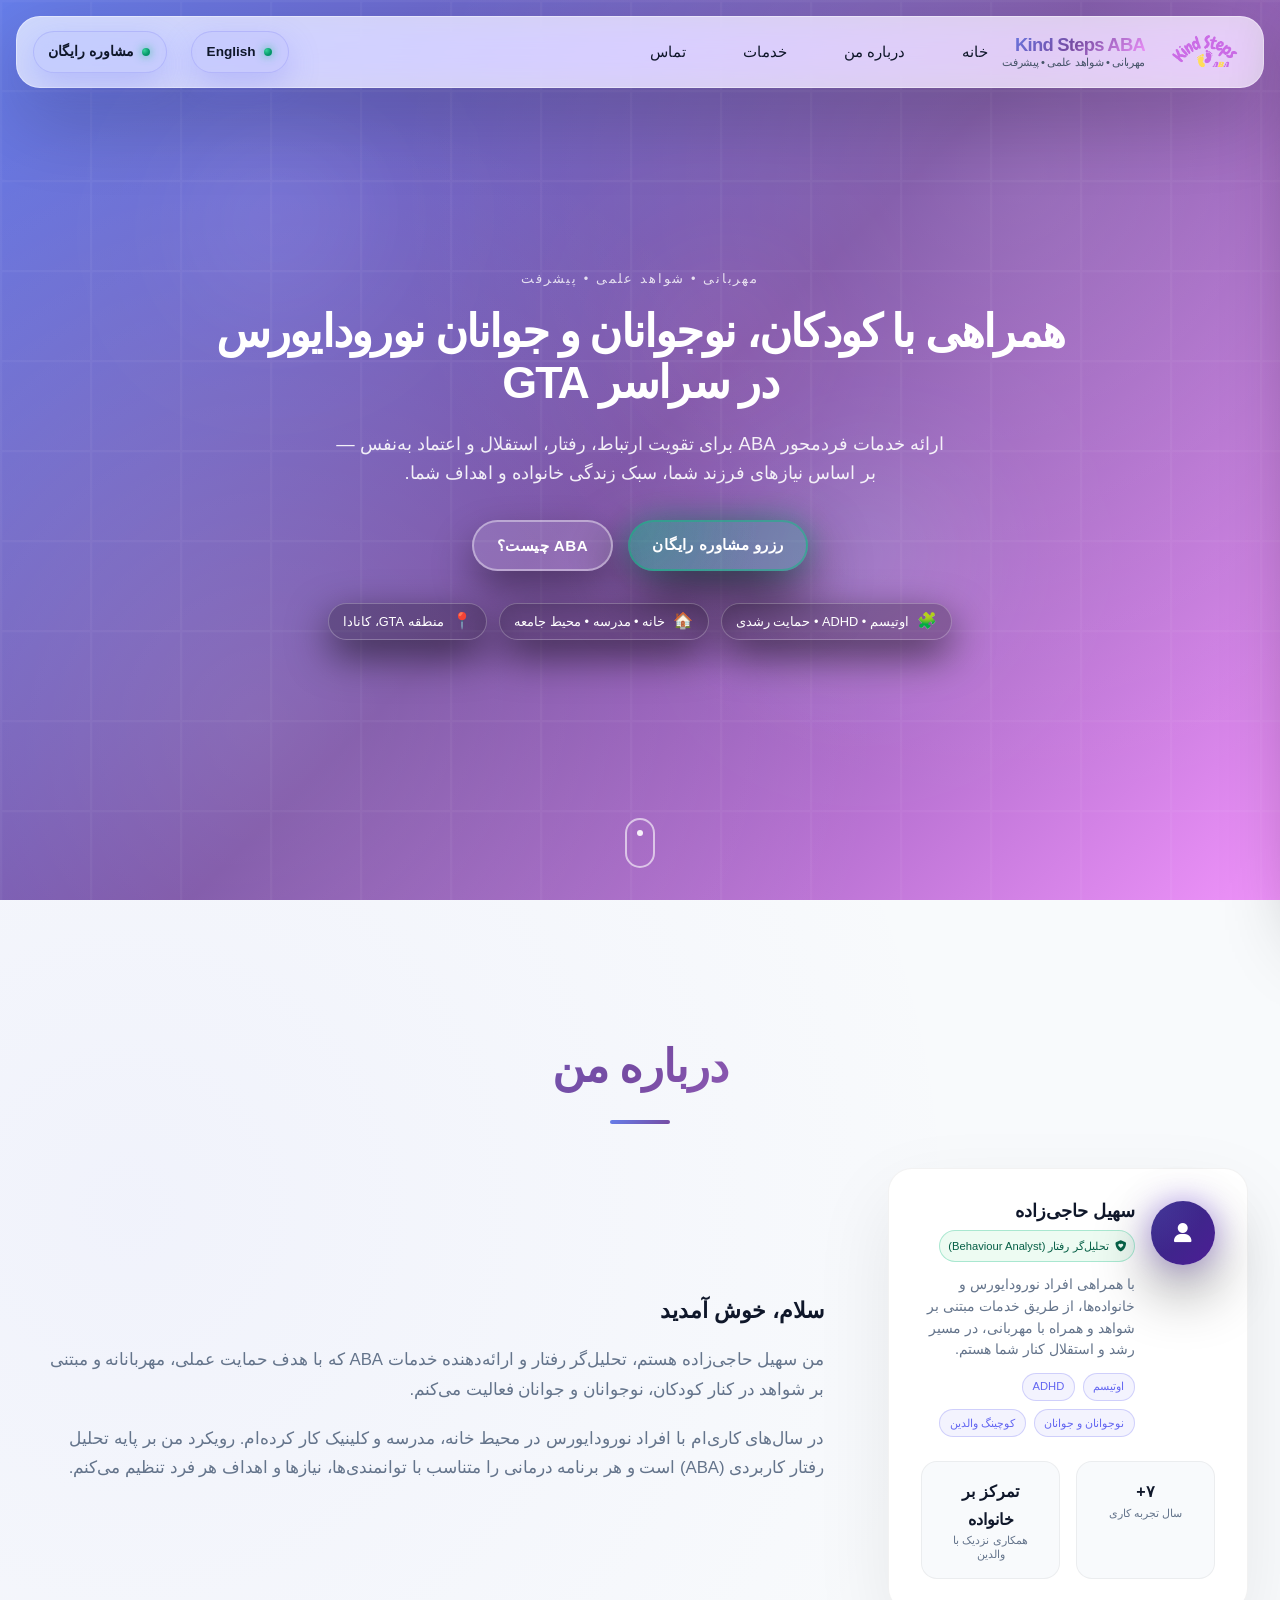
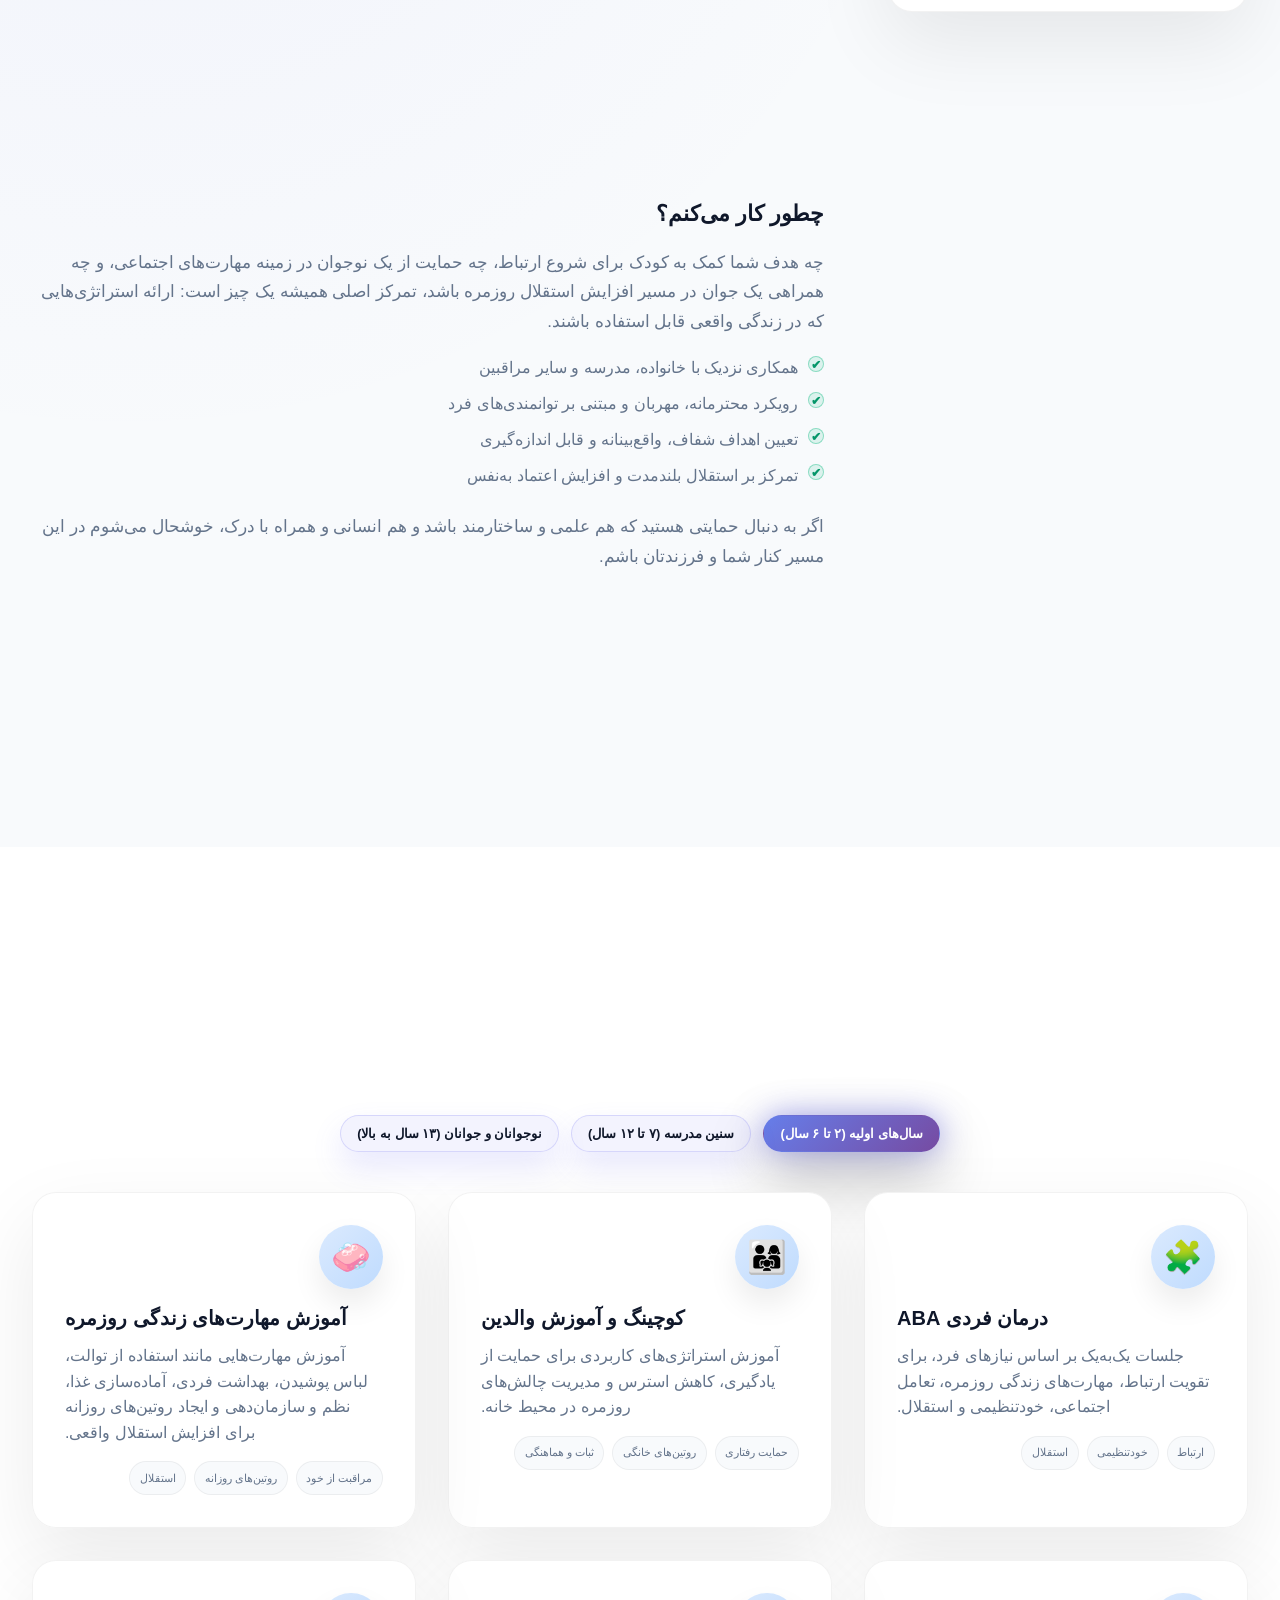
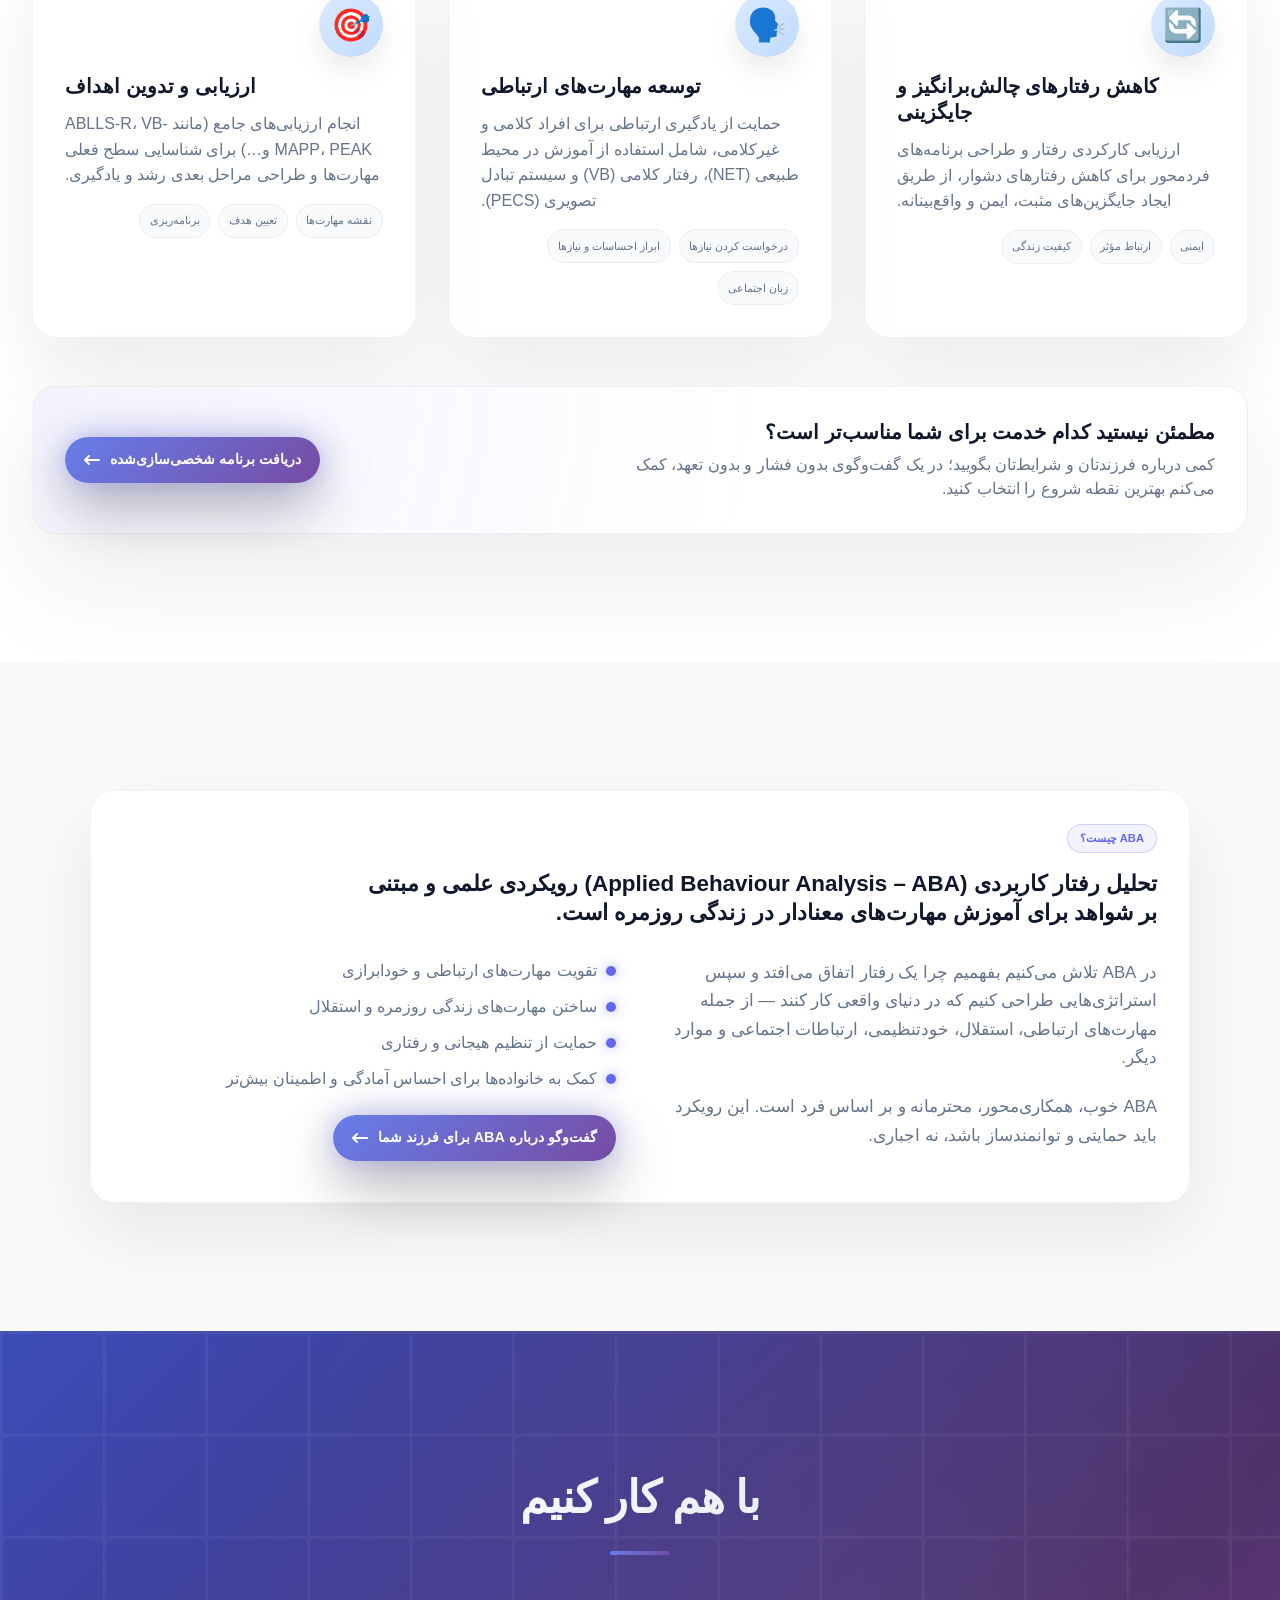
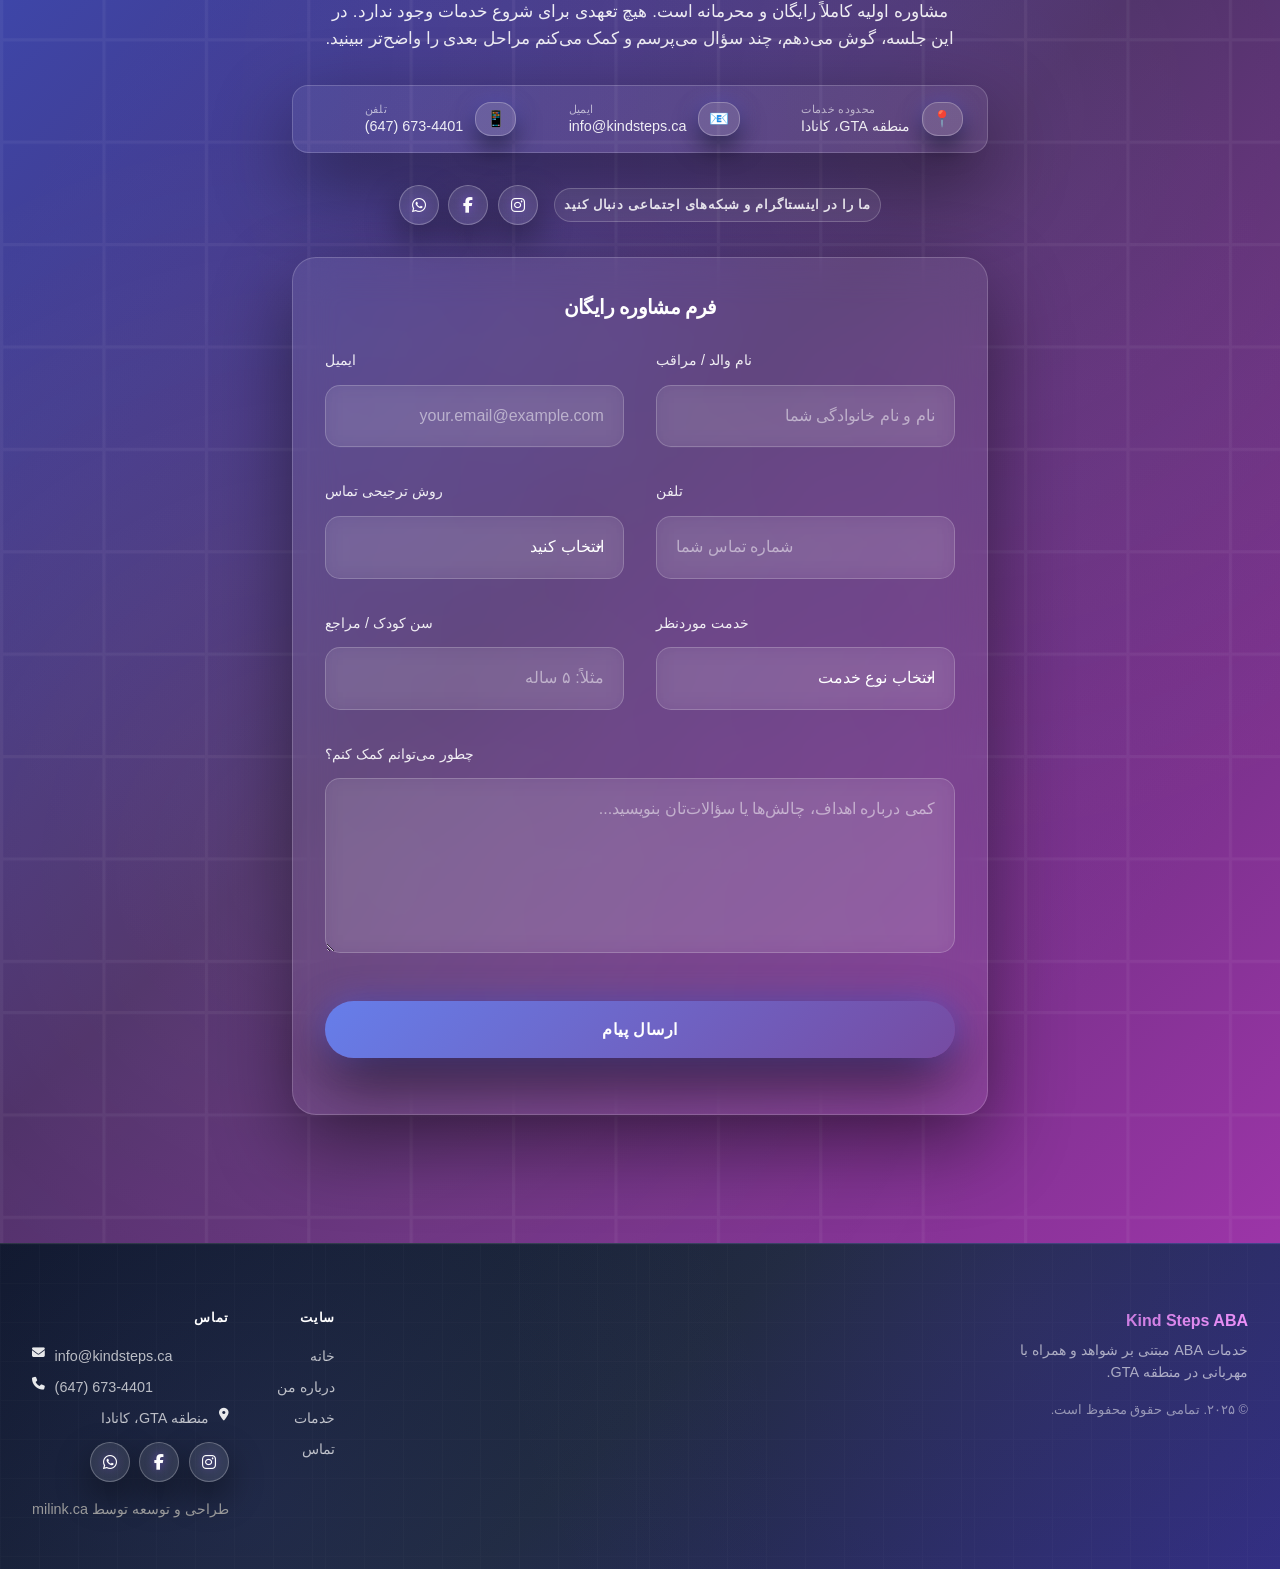
==== index-fa.html @ 999d2f97 "Updated" ====
<!DOCTYPE html>
<html lang="fa" dir="rtl">
  <head>
    <meta charset="UTF-8" />
    <meta
      name="viewport"
      content="width=device-width, initial-scale=1.0, maximum-scale=1.0, viewport-fit=cover"
    />
    <title>کایند استپس ABA | خدمات ABA در تورنتو و منطقه GTA</title>

    <!-- Favicon (tab icon) -->
    <link rel="icon" type="image/png" href="images/logo.png" sizes="32x32" />
    <link rel="apple-touch-icon" href="images/logo.png" />

    <!-- Icons -->
    <link
      rel="stylesheet"
      href="https://cdnjs.cloudflare.com/ajax/libs/font-awesome/6.5.0/css/all.min.css"
    />

    <!-- Styles -->
    <link rel="stylesheet" href="templatemo-personal-style.css" />
  </head>

  <body>
    <!-- ===========================
         HEADER / NAV
    ============================ -->
    <header class="nav-wrapper">
      <nav class="navbar" id="navbar">
        <!-- left cluster -->
        <div class="nav-left">
          <a href="#home" class="brand">
            <img
              src="images/logo.png"
              alt="لوگوی Kind Steps ABA"
              class="brand-logo"
            />
            <div class="brand-info">
              <div class="brand-text">Kind Steps ABA</div>
              <div class="brand-tagline">مهربانی • شواهد علمی • پیشرفت</div>
            </div>
          </a>

          <!-- desktop links -->
          <ul class="nav-links">
            <li>
              <a href="#home"><span class="label">خانه</span></a>
            </li>
            <li>
              <a href="#about"><span class="label">درباره من</span></a>
            </li>
            <li>
              <a href="#services"><span class="label">خدمات</span></a>
            </li>
            <li>
              <a href="#contact"><span class="label">تماس</span></a>
            </li>
          </ul>
        </div>

        <!-- right cluster (desktop CTA) -->
        <div class="nav-cta">
          <a
            href="index.html"
            class="cta-pill"
            style="margin-inline-end: 0.5rem"
          >
            <span class="dot"></span>
            <span>English</span>
          </a>
          <a href="#contact" class="cta-pill">
            <span class="dot"></span>
            <span>مشاوره رایگان</span>
          </a>
        </div>

        <!-- mobile side (burger button ONLY for mobile screens) -->
        <div class="nav-mobile-side">
          <button
            class="mobile-toggle bubble-menu-btn"
            id="mobileMenuToggle"
            aria-label="باز کردن منو"
            aria-expanded="false"
          >
            <span class="bubble-line"></span>
            <span class="bubble-line"></span>
            <span class="bubble-line"></span>
          </button>
        </div>

        <!-- scroll progress bar -->
        <div class="scroll-progress" id="scrollProgress"></div>
      </nav>

      <!-- overlay background behind drawer -->
      <div class="overlay-blur" id="overlayBlur"></div>

      <!-- ===========================
           MOBILE OVERLAY / DRAWER
      ============================ -->
      <aside
        class="mobile-drawer"
        id="mobileDrawer"
        aria-hidden="true"
        tabindex="-1"
      >
        <div class="mobile-drawer-header">
          <div class="mobile-profile-block">
            <div class="mobile-profile-left">
              <img
                src="images/logo.png"
                alt="لوگوی Kind Steps ABA"
                class="mobile-brand-logo"
              />
            </div>
            <div class="mobile-profile-right">
              <div class="mobile-profile-name">
                سهیل حاجی‌زاده
                <span class="cert-chip"
                  ><i class="fa-solid fa-shield-heart"></i> تحلیل‌گر رفتار</span
                >
              </div>
              <div class="mobile-profile-sub">متخصص ABA در منطقه GTA</div>
            </div>
          </div>

          <button
            class="mobile-close-btn"
            id="mobileCloseBtn"
            aria-label="بستن منو"
          >
            <i class="fa-solid fa-xmark"></i>
          </button>
        </div>

        <ul class="mobile-nav-links">
          <li>
            <a href="#home" data-mobile-link>
              <span class="label">خانه</span>
              <i class="fa-solid fa-chevron-left"></i>
            </a>
          </li>
          <li>
            <a href="#about" data-mobile-link>
              <span class="label">درباره من</span>
              <i class="fa-solid fa-chevron-left"></i>
            </a>
          </li>
          <li>
            <a href="#services" data-mobile-link>
              <span class="label">خدمات</span>
              <i class="fa-solid fa-chevron-left"></i>
            </a>
          </li>
          <li>
            <a href="#contact" data-mobile-link>
              <span class="label">تماس</span>
              <i class="fa-solid fa-chevron-left"></i>
            </a>
          </li>
        </ul>

        <div class="mobile-contact-card">
          <div class="contact-row">
            <div class="contact-icon">📍</div>
            <div>
              <b>محدوده خدمات</b><br />
              منطقه GTA، کانادا
            </div>
          </div>

          <div class="contact-row">
            <div class="contact-icon">📧</div>
            <div style="direction: ltr; text-align: left">
              <b>ایمیل</b><br />
              info@kindsteps.ca
            </div>
          </div>

          <div class="contact-row">
            <div class="contact-icon">📱</div>
            <div style="direction: ltr; text-align: left">
              <b>تلفن</b><br />
              (647) 673-4401
            </div>
          </div>

          <a href="#contact" class="drawer-big-cta" data-mobile-link>
            <i class="fa-solid fa-calendar-check"></i>
            <span>درخواست مشاوره رایگان</span>
          </a>

          <a
            href="index.html"
            class="drawer-big-cta"
            data-mobile-link
            style="
              margin-top: 0.75rem;
              background: transparent;
              border: 1px solid rgba(255, 255, 255, 0.4);
            "
          >
            <i class="fa-solid fa-language"></i>
            <span>نمایش نسخه انگلیسی</span>
          </a>
        </div>
      </aside>
    </header>

    <!-- ===========================
         HERO
    ============================ -->
    <section id="home" class="hero">
      <!-- floating blobs for parallax -->
      <div class="orb orb-a" data-orb></div>
      <div class="orb orb-b" data-orb></div>
      <div class="orb orb-c" data-orb></div>

      <div class="hero-inner">
        <div class="hero-eyebrow">مهربانی • شواهد علمی • پیشرفت</div>

        <h1 class="hero-title">
          همراهی با کودکان، نوجوانان و جوانان نورودایورس در سراسر GTA
        </h1>

        <p class="hero-desc">
          ارائه خدمات فردمحور ABA برای تقویت ارتباط، رفتار، استقلال و اعتماد
          به‌نفس — بر اساس نیازهای فرزند شما، سبک زندگی خانواده و اهداف شما.
        </p>

        <div class="hero-cta-row">
          <a href="#contact" class="hero-cta hero-cta-primary" data-mobile-link>
            رزرو مشاوره رایگان
          </a>
          <a href="#faq" class="hero-cta hero-cta-ghost"> ABA چیست؟ </a>
        </div>

        <!-- quick fact badges -->
        <div class="hero-facts">
          <div class="fact-chip">
            <span class="fact-icon">🧩</span>
            اوتیسم • ADHD • حمایت رشدی
          </div>
          <div class="fact-chip">
            <span class="fact-icon">🏠</span>
            خانه • مدرسه • محیط جامعه
          </div>
          <div class="fact-chip">
            <span class="fact-icon">📍</span>
            منطقه GTA، کانادا
          </div>
        </div>
      </div>

      <div
        class="scroll-indicator"
        id="scrollIndicator"
        aria-label="اسکرول به بخش درباره من"
      ></div>
    </section>

    <!-- ===========================
         ABOUT
    ============================ -->
    <section id="about" class="about">
      <div class="container">
        <h2 class="section-title fade-in">درباره من</h2>

        <div class="about-layout">
          <!-- profile card -->
          <aside class="about-profile-card slide-in-left">
            <div class="profile-card-inner">
              <div class="profile-avatar">
                <!-- avatar placeholder -->
                <div class="avatar-fake">
                  <i class="fa-solid fa-user"></i>
                </div>
              </div>

              <div class="profile-info-block">
                <div class="profile-name-row">
                  <div class="profile-name">سهیل حاجی‌زاده</div>
                  <div class="profile-chip">
                    <i class="fa-solid fa-shield-heart"></i>
                    تحلیل‌گر رفتار (Behaviour Analyst)
                  </div>
                </div>

                <div class="profile-detail">
                  با همراهی افراد نورودایورس و خانواده‌ها، از طریق خدمات مبتنی
                  بر شواهد و همراه با مهربانی، در مسیر رشد و استقلال کنار شما
                  هستم.
                </div>

                <div class="profile-tags">
                  <span class="pro-tag">اوتیسم</span>
                  <span class="pro-tag">ADHD</span>
                  <span class="pro-tag">نوجوانان و جوانان</span>
                  <span class="pro-tag">کوچینگ والدین</span>
                </div>
              </div>
            </div>

            <div class="profile-stats-row">
              <div class="stat-box">
                <div class="stat-num">۷+</div>
                <div class="stat-label">سال تجربه کاری</div>
              </div>
              <div class="stat-box">
                <div class="stat-num">تمرکز بر خانواده</div>
                <div class="stat-label">همکاری نزدیک با والدین</div>
              </div>
            </div>
          </aside>

          <!-- main text -->
          <div class="about-text-col slide-in-right">
            <section class="about-block">
              <h3>سلام، خوش آمدید</h3>
              <p>
                من سهیل حاجی‌زاده هستم، تحلیل‌گر رفتار و ارائه‌دهنده خدمات ABA
                که با هدف حمایت عملی، مهربانانه و مبتنی بر شواهد در کنار کودکان،
                نوجوانان و جوانان فعالیت می‌کنم.
              </p>
              <p>
                در سال‌های کاری‌ام با افراد نورودایورس در محیط خانه، مدرسه و
                کلینیک کار کرده‌ام. رویکرد من بر پایه تحلیل رفتار کاربردی (ABA)
                است و هر برنامه درمانی را متناسب با توانمندی‌ها، نیازها و اهداف
                هر فرد تنظیم می‌کنم.
              </p>
            </section>

            <section class="about-block">
              <h3>چطور کار می‌کنم؟</h3>
              <p>
                چه هدف شما کمک به کودک برای شروع ارتباط، چه حمایت از یک نوجوان
                در زمینه مهارت‌های اجتماعی، و چه همراهی یک جوان در مسیر افزایش
                استقلال روزمره باشد، تمرکز اصلی همیشه یک چیز است: ارائه
                استراتژی‌هایی که در زندگی واقعی قابل استفاده باشند.
              </p>

              <ul class="about-list">
                <li>
                  <span class="check-icon">✔</span>
                  همکاری نزدیک با خانواده، مدرسه و سایر مراقبین
                </li>
                <li>
                  <span class="check-icon">✔</span>
                  رویکرد محترمانه، مهربان و مبتنی بر توانمندی‌های فرد
                </li>
                <li>
                  <span class="check-icon">✔</span>
                  تعیین اهداف شفاف، واقع‌بینانه و قابل اندازه‌گیری
                </li>
                <li>
                  <span class="check-icon">✔</span>
                  تمرکز بر استقلال بلندمدت و افزایش اعتماد به‌نفس
                </li>
              </ul>

              <p>
                اگر به دنبال حمایتی هستید که هم علمی و ساختارمند باشد و هم
                انسانی و همراه با درک، خوشحال می‌شوم در این مسیر کنار شما و
                فرزندتان باشم.
              </p>
            </section>
          </div>
        </div>
      </div>
    </section>

    <!-- ===========================
         SERVICES
    ============================ -->
    <section id="services" class="services">
      <div class="container">
        <h2 class="section-title fade-in">خدمات ما</h2>

        <!-- age segment selector -->
        <div class="service-segments">
          <button class="segment-btn active" data-segment="early">
            سال‌های اولیه (۲ تا ۶ سال)
          </button>
          <button class="segment-btn" data-segment="school">
            سنین مدرسه (۷ تا ۱۲ سال)
          </button>
          <button class="segment-btn" data-segment="teens">
            نوجوانان و جوانان (۱۳ سال به بالا)
          </button>
        </div>

        <div class="services-grid portfolio-grid" id="servicesGrid">
          <!-- Individual ABA Therapy -->
          <div
            class="service-card portfolio-item"
            data-groups="early school teens"
          >
            <div class="service-icon-badge">🧩</div>
            <h4>درمان فردی ABA</h4>
            <p>
              جلسات یک‌به‌یک بر اساس نیازهای فرد، برای تقویت ارتباط، مهارت‌های
              زندگی روزمره، تعامل اجتماعی، خودتنظیمی و استقلال.
            </p>
            <div class="focus-tags">
              <span>ارتباط</span>
              <span>خودتنظیمی</span>
              <span>استقلال</span>
            </div>
          </div>

          <!-- Parent Coaching -->
          <div
            class="service-card portfolio-item"
            data-groups="early school teens"
          >
            <div class="service-icon-badge">👨‍👩‍👧</div>
            <h4>کوچینگ و آموزش والدین</h4>
            <p>
              آموزش استراتژی‌های کاربردی برای حمایت از یادگیری، کاهش استرس و
              مدیریت چالش‌های روزمره در محیط خانه.
            </p>
            <div class="focus-tags">
              <span>حمایت رفتاری</span>
              <span>روتین‌های خانگی</span>
              <span>ثبات و هماهنگی</span>
            </div>
          </div>

          <!-- School Collaboration -->
          <div class="service-card portfolio-item" data-groups="school teens">
            <div class="service-icon-badge">🏫</div>
            <h4>همکاری و مشاوره مدرسه</h4>
            <p>
              همکاری با تیم مدرسه برای طراحی برنامه‌های حمایتی، طرح‌های رفتار
              کارکردی و تسهیلات آموزشی معنادار برای دانش‌آموز.
            </p>
            <div class="focus-tags">
              <span>برنامه‌های رفتاری</span>
              <span>حمایت در کلاس</span>
              <span>شمول و مشارکت</span>
            </div>
          </div>

          <!-- Social Skills -->
          <div class="service-card portfolio-item" data-groups="school teens">
            <div class="service-icon-badge">🧠</div>
            <h4>آموزش مهارت‌های اجتماعی</h4>
            <p>
              جلسات فردی یا گروه‌های کوچک برای کار روی گفتگو، دوستی،
              انعطاف‌پذیری و خودابرازی (Self-Advocacy).
            </p>
            <div class="focus-tags">
              <span>گفتگو</span>
              <span>مهارت‌های ارتباط با همسالان</span>
              <span>خودابرازی</span>
            </div>
          </div>

          <!-- Daily Living -->
          <div
            class="service-card portfolio-item"
            data-groups="early school teens"
          >
            <div class="service-icon-badge">🧼</div>
            <h4>آموزش مهارت‌های زندگی روزمره</h4>
            <p>
              آموزش مهارت‌هایی مانند استفاده از توالت، لباس پوشیدن، بهداشت فردی،
              آماده‌سازی غذا، نظم و سازمان‌دهی و ایجاد روتین‌های روزانه برای
              افزایش استقلال واقعی.
            </p>
            <div class="focus-tags">
              <span>مراقبت از خود</span>
              <span>روتین‌های روزانه</span>
              <span>استقلال</span>
            </div>
          </div>

          <!-- Behaviour Reduction -->
          <div
            class="service-card portfolio-item"
            data-groups="early school teens"
          >
            <div class="service-icon-badge">🔄</div>
            <h4>کاهش رفتارهای چالش‌برانگیز و جایگزینی</h4>
            <p>
              ارزیابی کارکردی رفتار و طراحی برنامه‌های فردمحور برای کاهش
              رفتارهای دشوار، از طریق ایجاد جایگزین‌های مثبت، ایمن و
              واقع‌بینانه.
            </p>
            <div class="focus-tags">
              <span>ایمنی</span>
              <span>ارتباط مؤثر</span>
              <span>کیفیت زندگی</span>
            </div>
          </div>

          <!-- Communication -->
          <div class="service-card portfolio-item" data-groups="early school">
            <div class="service-icon-badge">🗣️</div>
            <h4>توسعه مهارت‌های ارتباطی</h4>
            <p>
              حمایت از یادگیری ارتباطی برای افراد کلامی و غیرکلامی، شامل استفاده
              از آموزش در محیط طبیعی (NET)، رفتار کلامی (VB) و سیستم تبادل
              تصویری (PECS).
            </p>
            <div class="focus-tags">
              <span>درخواست کردن نیازها</span>
              <span>ابراز احساسات و نیازها</span>
              <span>زبان اجتماعی</span>
            </div>
          </div>

          <!-- Assessment -->
          <div
            class="service-card portfolio-item"
            data-groups="early school teens"
          >
            <div class="service-icon-badge">🎯</div>
            <h4>ارزیابی و تدوین اهداف</h4>
            <p>
              انجام ارزیابی‌های جامع (مانند ABLLS-R، VB-MAPP، PEAK و…) برای
              شناسایی سطح فعلی مهارت‌ها و طراحی مراحل بعدی رشد و یادگیری.
            </p>
            <div class="focus-tags">
              <span>نقشه مهارت‌ها</span>
              <span>تعیین هدف</span>
              <span>برنامه‌ریزی</span>
            </div>
          </div>

          <!-- Data / Monitoring -->
          <div class="service-card portfolio-item" data-groups="school teens">
            <div class="service-icon-badge">🧾</div>
            <h4>جمع‌آوری داده و پایش پیشرفت</h4>
            <p>
              ثبت مستمر داده‌ها و ارائه گزارش‌های شفاف تا بتوانید روند پیشرفت را
              ببینید و بدانید چه چیزهایی بهتر عمل می‌کند.
            </p>
            <div class="focus-tags">
              <span>شفافیت</span>
              <span>نتایج قابل مشاهده</span>
              <span>تنظیم و به‌روزرسانی برنامه</span>
            </div>
          </div>
        </div>

        <!-- callout -->
        <div class="service-callout-card fade-in">
          <div class="callout-content">
            <div class="callout-text">
              <div class="callout-headline">
                مطمئن نیستید کدام خدمت برای شما مناسب‌تر است؟
              </div>
              <div class="callout-desc">
                کمی درباره فرزندتان و شرایط‌تان بگویید؛ در یک گفت‌وگوی بدون فشار
                و بدون تعهد، کمک می‌کنم بهترین نقطه شروع را انتخاب کنید.
              </div>
            </div>
            <a href="#contact" class="callout-btn" data-mobile-link>
              دریافت برنامه شخصی‌سازی‌شده
              <i class="fa-solid fa-arrow-left-long"></i>
            </a>
          </div>
        </div>
      </div>
    </section>

    <!-- ===========================
         FAQ / ABA EXPLAIN (anchor for "What is ABA?")
    ============================ -->
    <section id="faq" class="faq-block">
      <div class="container">
        <div class="faq-card fade-in">
          <div class="faq-card-head">
            <div class="faq-eyebrow">ABA چیست؟</div>
            <h2 class="faq-title">
              تحلیل رفتار کاربردی (Applied Behaviour Analysis – ABA) رویکردی
              علمی و مبتنی بر شواهد برای آموزش مهارت‌های معنادار در زندگی روزمره
              است.
            </h2>
          </div>
          <div class="faq-body">
            <div class="faq-col">
              <p>
                در ABA تلاش می‌کنیم بفهمیم چرا یک رفتار اتفاق می‌افتد و سپس
                استراتژی‌هایی طراحی کنیم که در دنیای واقعی کار کنند — از جمله
                مهارت‌های ارتباطی، استقلال، خودتنظیمی، ارتباطات اجتماعی و موارد
                دیگر.
              </p>
              <p>
                ABA خوب، همکاری‌محور، محترمانه و بر اساس فرد است. این رویکرد
                باید حمایتی و توانمندساز باشد، نه اجباری.
              </p>
            </div>
            <div class="faq-col">
              <ul class="faq-list">
                <li>
                  <span class="dot"></span>
                  تقویت مهارت‌های ارتباطی و خودابرازی
                </li>
                <li>
                  <span class="dot"></span>
                  ساختن مهارت‌های زندگی روزمره و استقلال
                </li>
                <li>
                  <span class="dot"></span>
                  حمایت از تنظیم هیجانی و رفتاری
                </li>
                <li>
                  <span class="dot"></span>
                  کمک به خانواده‌ها برای احساس آمادگی و اطمینان بیش‌تر
                </li>
              </ul>
              <a href="#contact" class="faq-cta">
                گفت‌وگو درباره ABA برای فرزند شما
                <i class="fa-solid fa-arrow-left-long"></i>
              </a>
            </div>
          </div>
        </div>
      </div>
    </section>

    <!-- ===========================
         CONTACT
    ============================ -->
    <section id="contact" class="contact">
      <div class="container contact-inner">
        <h2 class="section-title fade-in">با هم کار کنیم</h2>

        <p class="contact-lead fade-in">
          مشاوره اولیه کاملاً رایگان و محرمانه است. هیچ تعهدی برای شروع خدمات
          وجود ندارد. در این جلسه، گوش می‌دهم، چند سؤال می‌پرسم و کمک می‌کنم
          مراحل بعدی را واضح‌تر ببینید.
        </p>

        <div class="contact-info-bar fade-in">
          <div class="contact-info-item">
            <div class="contact-icon">📍</div>
            <div class="contact-text">
              <div class="contact-label">محدوده خدمات</div>
              <div class="contact-value">منطقه GTA، کانادا</div>
            </div>
          </div>

          <div class="contact-info-item">
            <div class="contact-icon">📧</div>
            <div class="contact-text" style="direction: ltr; text-align: left">
              <div class="contact-label">ایمیل</div>
              <div class="contact-value">info@kindsteps.ca</div>
            </div>
          </div>

          <div class="contact-info-item">
            <div class="contact-icon">📱</div>
            <div class="contact-text" style="direction: ltr; text-align: left">
              <div class="contact-label">تلفن</div>
              <div class="contact-value">(647) 673-4401</div>
            </div>
          </div>
        </div>

        <!-- Socials (Contact top) -->
        <div class="contact-social-row fade-in" aria-label="شبکه‌های اجتماعی">
          <span class="contact-social-label"
            >ما را در اینستاگرام و شبکه‌های اجتماعی دنبال کنید</span
          >
          <div class="contact-social-icons">
            <a
              class="social-icon ig"
              href="https://www.instagram.com/kindsteps.ca?igsh=MTNyZG9jZmlxaGJsNQ%3D%3D&utm_source=qr"
              target="_blank"
              rel="noopener nofollow"
              aria-label="Instagram"
            >
              <i class="fa-brands fa-instagram"></i>
            </a>

            <a
              class="social-icon fb"
              href="https://www.facebook.com/profile.php?id=61582967827010&mibextid=wwXIfr&rdid=DpElFN8Wy2D6fNHR#"
              target="_blank"
              rel="noopener nofollow"
              aria-label="Facebook"
            >
              <i class="fa-brands fa-facebook-f"></i>
            </a>

            <a
              class="social-icon wa"
              href="https://wa.me/16476734401?text=Hello%20Kind%20Steps%20ABA%2C%20I%27d%20like%20to%20book%20a%20free%20consultation."
              target="_blank"
              rel="noopener nofollow"
              aria-label="WhatsApp"
            >
              <i class="fa-brands fa-whatsapp"></i>
            </a>
          </div>
        </div>

        <form class="contact-form fade-in" id="contactForm">
          <h3 class="form-headline">فرم مشاوره رایگان</h3>

          <div class="form-row">
            <div class="form-group">
              <label for="name">نام والد / مراقب</label>
              <input
                id="name"
                name="name"
                type="text"
                placeholder="نام و نام خانوادگی شما"
                required
              />
            </div>

            <div class="form-group">
              <label for="email">ایمیل</label>
              <input
                id="email"
                name="email"
                type="email"
                placeholder="your.email@example.com"
                required
              />
            </div>
          </div>

          <div class="form-row">
            <div class="form-group">
              <label for="phone">تلفن</label>
              <input
                id="phone"
                name="phone"
                type="tel"
                placeholder="شماره تماس شما"
                required
              />
            </div>

            <div class="form-group">
              <label for="preferred">روش ترجیحی تماس</label>
              <select id="preferred" name="preferred" required>
                <option value="">انتخاب کنید</option>
                <option value="Phone Call">تماس تلفنی</option>
                <option value="Email">ایمیل</option>
                <option value="Text Message">پیامک</option>
              </select>
            </div>
          </div>

          <div class="form-row">
            <div class="form-group">
              <label for="service">خدمت موردنظر</label>
              <select id="service" name="service" required>
                <option value="">انتخاب نوع خدمت</option>
                <option value="Individual ABA Therapy">درمان فردی ABA</option>
                <option value="Parent Coaching & Training">
                  کوچینگ و آموزش والدین
                </option>
                <option value="School Collaboration & Consultation">
                  همکاری و مشاوره مدرسه
                </option>
                <option value="Social Skills Training">
                  آموزش مهارت‌های اجتماعی
                </option>
                <option value="Daily Living Skills Training">
                  آموزش مهارت‌های زندگی روزمره
                </option>
                <option value="Behaviour Reduction & Replacement">
                  کاهش رفتارهای چالش‌برانگیز و جایگزینی
                </option>
                <option value="Communication Skills Development">
                  توسعه مهارت‌های ارتباطی
                </option>
                <option value="Assessment & Goal Planning">
                  ارزیابی و تدوین اهداف
                </option>
                <option value="Data Collection & Progress Monitoring">
                  جمع‌آوری داده و پایش پیشرفت
                </option>
                <option value="General Consultation">مشاوره عمومی</option>
              </select>
            </div>

            <div class="form-group">
              <label for="childAge">سن کودک / مراجع</label>
              <input
                id="childAge"
                name="childAge"
                type="text"
                placeholder="مثلاً: ۵ ساله"
              />
            </div>
          </div>

          <div class="form-group">
            <label for="message">چطور می‌توانم کمک کنم؟</label>
            <textarea
              id="message"
              name="message"
              rows="6"
              placeholder="کمی درباره اهداف، چالش‌ها یا سؤالات‌تان بنویسید..."
              required
            ></textarea>
          </div>

          <button type="submit" class="submit-btn">ارسال پیام</button>

          <!-- Toast feedback -->
          <div class="form-toast" id="formToast">
            <div class="toast-icon">
              <i class="fa-solid fa-circle-check"></i>
            </div>
            <div>
              <div class="toast-title">پیام شما ارسال شد</div>
              <div class="toast-desc">
                ممنون از اعتمادتان — در اولین فرصت با شما تماس می‌گیرم.
              </div>
            </div>
            <button
              class="toast-close"
              id="toastClose"
              type="button"
              aria-label="بستن اعلان"
            >
              <i class="fa-solid fa-xmark"></i>
            </button>
          </div>
        </form>
      </div>
    </section>

    <!-- ===========================
         FOOTER
    ============================ -->
    <footer class="footer">
      <div class="container footer-grid">
        <!-- Brand/mission -->
        <div class="footer-col">
          <div class="footer-brand">
            <div class="footer-brand-name">Kind Steps ABA</div>
            <div class="footer-brand-line">
              خدمات ABA مبتنی بر شواهد و همراه با مهربانی در منطقه GTA.
            </div>
          </div>
          <div class="footer-copy">© ۲۰۲۵. تمامی حقوق محفوظ است.</div>
        </div>

        <!-- Quick links -->
        <div class="footer-col">
          <div class="footer-head">سایت</div>
          <ul class="footer-links">
            <li><a href="#home" data-mobile-link>خانه</a></li>
            <li><a href="#about" data-mobile-link>درباره من</a></li>
            <li><a href="#services" data-mobile-link>خدمات</a></li>
            <li><a href="#contact" data-mobile-link>تماس</a></li>
          </ul>
        </div>

        <!-- Contact info -->
        <div class="footer-col">
          <div class="footer-head">تماس</div>
          <ul class="footer-contact">
            <li style="direction: ltr; text-align: left">
              <i class="fa-solid fa-envelope"></i>
              info@kindsteps.ca
            </li>
            <li style="direction: ltr; text-align: left">
              <i class="fa-solid fa-phone"></i>
              (647) 673-4401
            </li>
            <li>
              <i class="fa-solid fa-location-dot"></i>
              منطقه GTA، کانادا
            </li>
          </ul>
          <!-- Socials (Footer) -->
          <div class="social-links">
            <a
              class="social-icon ig"
              href="https://www.instagram.com/kindsteps.ca?igsh=MTNyZG9jZmlxaGJsNQ%3D%3D&utm_source=qr"
              target="_blank"
              rel="noopener nofollow"
              aria-label="Instagram"
            >
              <i class="fa-brands fa-instagram"></i>
            </a>

            <a
              class="social-icon fb"
              href="https://www.facebook.com/profile.php?id=61582967827010&mibextid=wwXIfr&rdid=DpElFN8Wy2D6fNHR#"
              target="_blank"
              rel="noopener nofollow"
              aria-label="Facebook"
            >
              <i class="fa-brands fa-facebook-f"></i>
            </a>

            <a
              class="social-icon wa"
              href="https://wa.me/16476734401?text=Hello%20Kind%20Steps%20ABA%2C%20I%27d%20like%20to%20book%20a%20free%20consultation."
              target="_blank"
              rel="noopener nofollow"
              aria-label="WhatsApp"
            >
              <i class="fa-brands fa-whatsapp"></i>
            </a>
          </div>

          <a
            href="https://milink.ca"
            target="_blank"
            rel="noopener nofollow"
            class="provider-link"
          >
            طراحی و توسعه توسط milink.ca
          </a>
        </div>
      </div>
    </footer>

    <!-- ===========================
         SCRIPTS
    ============================ -->
    <script src="templatemo-personal-javascripts.js"></script>
  </body>
</html>
---- templatemo-personal-style.css ----
/* =========================================
   DESIGN TOKENS
========================================= */
:root {
  --primary-color: #6366f1;
  --secondary-color: #8b5cf6;
  --accent-color: #f59e0b;

  --text-primary: #0f172a;
  --text-secondary: #64748b;
  --text-light: #ffffff;

  --bg-primary: #ffffff;
  --bg-secondary: #f8fafc;

  --gradient-primary: linear-gradient(135deg, #667eea 0%, #764ba2 100%);
  --gradient-elegant: linear-gradient(
    135deg,
    #667eea 0%,
    #764ba2 50%,
    #f093fb 100%
  );

  --gradient-dark-card: radial-gradient(
      circle at 0% 0%,
      rgba(99, 102, 241, 0.2) 0%,
      rgba(15, 23, 42, 0) 60%
    ),
    rgba(15, 23, 42, 0.8);

  --glass-bg-dark: rgba(15, 23, 42, 0.8);
  --glass-bg-darker: rgba(15, 23, 42, 0.9);
  --glass-bg-light: rgba(255, 255, 255, 0.08);
  --glass-border: rgba(255, 255, 255, 0.18);

  --radius-xl: 24px;
  --radius-lg: 16px;
  --radius-md: 12px;
  --radius-full: 999px;

  --shadow-card: 0 20px 60px -5px rgba(0, 0, 0, 0.4);
  --shadow-floating: 0 30px 80px rgba(0, 0, 0, 0.45);

  --nav-height: 72px;
  --nav-height-scrolled: 60px;
}

/* =========================================
   RESET / BASE
========================================= */
* {
  margin: 0;
  padding: 0;
  box-sizing: border-box;
}

body {
  font-family: "Segoe UI", "Roboto", "Helvetica Neue", "Arial", sans-serif;
  line-height: 1.7;
  color: var(--text-primary);
  background: var(--bg-primary);
  overflow-x: hidden;
  scroll-behavior: smooth;
}

img {
  max-width: 100%;
  display: block;
}

section {
  position: relative;
  padding: 8rem 0;
}

.container {
  width: 100%;
  max-width: 1400px;
  margin: 0 auto;
  padding: 0 2rem;
  position: relative;
  z-index: 2;
}

/* =========================================
   SECTION TITLES
========================================= */
.section-title {
  text-align: center;
  font-size: clamp(2rem, 1vw + 2rem, 3.5rem);
  font-weight: 600;
  margin-bottom: 4rem;
  background: var(--gradient-elegant);
  -webkit-background-clip: text;
  background-clip: text;
  -webkit-text-fill-color: transparent;
  letter-spacing: -1px;
  position: relative;
}

.section-title::after {
  content: "";
  position: absolute;
  width: 60px;
  height: 4px;
  background: var(--gradient-primary);
  bottom: -20px;
  left: 50%;
  transform: translateX(-50%);
  border-radius: 2px;
}

/* =========================================
   NAV
========================================= */
.nav-wrapper {
  position: fixed;
  inset: 0 auto auto 0;
  width: 100%;
  display: flex;
  justify-content: center;
  pointer-events: none;
  z-index: 1000;
}

.navbar {
  pointer-events: auto;
  position: relative;
  top: 1rem;
  width: 100%;
  max-width: 1400px;
  height: var(--nav-height);
  margin: 0 1rem;
  padding: 0 1rem;
  border-radius: var(--radius-xl);

  background: rgba(255, 255, 255, 0.7);
  -webkit-backdrop-filter: blur(16px) saturate(180%);
  backdrop-filter: blur(16px) saturate(180%);
  border: 1px solid rgba(255, 255, 255, 0.4);

  box-shadow: 0 30px 80px rgba(0, 0, 0, 0.2);

  display: flex;
  align-items: center;
  justify-content: space-between;
  transition: all 0.28s ease;
}

.navbar.scrolled {
  height: var(--nav-height-scrolled);
  background: rgba(255, 255, 255, 0.9);
  box-shadow: 0 20px 60px rgba(0, 0, 0, 0.25);
}

.nav-left {
  display: flex;
  align-items: center;
  min-width: 0;
  flex: 1 1 auto;
}

.brand {
  text-decoration: none;
  display: flex;
  align-items: center;
  gap: 0.75rem;
  min-width: 0;
}

.brand-logo {
  flex-shrink: 0;
  width: 90px;
  height: auto;
  transform: translateY(2px);
}

.brand-info {
  display: grid;
  line-height: 1.2;
}
.brand-text {
  font-weight: 700;
  font-size: 1.15rem;
  letter-spacing: -0.04em;
  background: var(--gradient-elegant);
  -webkit-background-clip: text;
  background-clip: text;
  -webkit-text-fill-color: transparent;
  white-space: nowrap;
}
.brand-tagline {
  font-size: 0.7rem;
  font-weight: 500;
  color: #475569;
  letter-spacing: -0.03em;
  white-space: nowrap;
}

.nav-links {
  list-style: none;
  display: flex;
  align-items: center;
  gap: 1.75rem;
  margin-left: 2rem;
}

.nav-links a {
  position: relative;
  text-decoration: none;
  font-size: 0.95rem;
  font-weight: 500;
  color: var(--text-primary);
  padding: 0.6rem 0.9rem;
  border-radius: var(--radius-full);
  transition: all 0.25s cubic-bezier(0.4, 0, 0.2, 1);
  background: rgba(0, 0, 0, 0);
}

.nav-links a .label {
  display: inline-block;
  transform: translateY(0);
  transition: transform 0.25s cubic-bezier(0.4, 0, 0.2, 1);
}

.nav-links a:hover {
  color: var(--primary-color);
  background: rgba(99, 102, 241, 0.07);
  box-shadow: 0 10px 30px rgba(99, 102, 241, 0.2);
}
.nav-links a:hover .label {
  transform: translateY(-2px);
}

/* right side (desktop) */
.nav-cta {
  display: flex;
  align-items: center;
  gap: 1rem;
}

.cta-pill {
  text-decoration: none;
  font-size: 0.85rem;
  font-weight: 600;
  line-height: 1;
  padding: 0.8rem 1rem 0.8rem 0.9rem;
  border-radius: var(--radius-full);

  background: rgba(99, 102, 241, 0.08);
  color: var(--text-primary);
  border: 1px solid rgba(99, 102, 241, 0.2);

  display: flex;
  align-items: center;
  gap: 0.5rem;

  box-shadow: 0 12px 32px rgba(99, 102, 241, 0.25);
  transition: all 0.25s cubic-bezier(0.4, 0, 0.2, 1);
}
.cta-pill:hover {
  transform: translateY(-2px) scale(1.03);
  box-shadow: 0 20px 40px rgba(99, 102, 241, 0.4);
  background: rgba(99, 102, 241, 0.12);
}
.cta-pill .dot {
  width: 8px;
  height: 8px;
  border-radius: var(--radius-full);
  background: radial-gradient(circle at 30% 30%, #34d399 0%, #059669 60%);
  box-shadow: 0 0 10px rgba(16, 185, 129, 0.8);
}

/* mobile CTA wrapper */
.nav-mobile-side {
  display: none;
  align-items: center;
  gap: 0.5rem;
  margin-left: auto;
}

/* bubble-style burger button for mobile */
/* ====== UPDATED MOBILE BURGER BUTTON STYLE (Purple theme) ====== */
.bubble-menu-btn {
  width: 56px;
  height: 56px;
  border-radius: var(--radius-full);

  /* شیشه تیره با هاله بنفش/آبی مثل گرادینت سایت */
  background: radial-gradient(
      circle at 0% 0%,
      rgba(139, 92, 246, 0.28) 0%,
      /* بنفش روشن */ rgba(0, 0, 0, 0) 60%
    ),
    radial-gradient(
      circle at 80% 20%,
      rgba(99, 102, 241, 0.22) 0%,
      /* ایندگو/آبی بنفشی */ rgba(0, 0, 0, 0) 70%
    ),
    rgba(15, 23, 42, 0.8); /* همون حس شیشه تیره کارت‎هات */

  /* بوردر با تون بنفش-ایندگو نه سبز */
  border: 2px solid rgba(139, 92, 246, 0.4);

  /* نئون بنفش/آبی شبیه glow کارت‌ها و آیکون‌ها */
  box-shadow: 0 25px 60px rgba(0, 0, 0, 0.75), 0 0 24px rgba(139, 92, 246, 0.55),
    0 0 48px rgba(99, 102, 241, 0.4);

  display: flex;
  flex-direction: column; /* سه خط زیر هم */
  align-items: center;
  justify-content: center;
  gap: 6px;

  padding: 0;
  position: relative;
  cursor: pointer;

  /* حالت گلس مثل بقیه کارت‌های تار روشن */
  -webkit-backdrop-filter: blur(10px) saturate(180%);
  backdrop-filter: blur(10px) saturate(180%);
}

/* خود خط‌های همبرگر */
.bubble-menu-btn .bubble-line {
  width: 28px;
  height: 3px;
  border-radius: 2px;
  background: #ffffff;
  box-shadow: 0 0 4px rgba(255, 255, 255, 0.9), 0 0 10px rgba(139, 92, 246, 0.6),
    /* glow بنفش */ 0 0 18px rgba(99, 102, 241, 0.5); /* glow آبی-بنفش */
  transition: all 0.25s ease;
}

/* حالت active برای ضربدر - همونا بمونن */
.bubble-menu-btn.active {
  gap: 0;
}
.bubble-menu-btn.active .bubble-line:nth-child(1) {
  transform: translateY(6px) rotate(45deg);
}
.bubble-menu-btn.active .bubble-line:nth-child(2) {
  opacity: 0;
}
.bubble-menu-btn.active .bubble-line:nth-child(3) {
  transform: translateY(-6px) rotate(-45deg);
}

/* turn into "X" when active (menu open) */
.bubble-menu-btn.active {
  gap: 0;
}
.bubble-menu-btn.active .bubble-line:nth-child(1) {
  transform: translateY(6px) rotate(45deg);
}
.bubble-menu-btn.active .bubble-line:nth-child(2) {
  opacity: 0;
}
.bubble-menu-btn.active .bubble-line:nth-child(3) {
  transform: translateY(-6px) rotate(-45deg);
}

/* scroll progress bar */
.scroll-progress {
  position: absolute;
  left: 0;
  right: 0;
  bottom: -1px;
  height: 2px;
  border-radius: 0 0 var(--radius-xl) var(--radius-xl);
  background: linear-gradient(
    90deg,
    rgba(99, 102, 241, 0.7) 0%,
    rgba(139, 92, 246, 0.7) 50%,
    rgba(244, 114, 182, 0.7) 100%
  );
  width: 0%;
  pointer-events: none;
  transition: width 0.1s linear;
  box-shadow: 0 0 10px rgba(139, 92, 246, 0.6);
}

/* =========================================
   MOBILE DRAWER / OVERLAY
========================================= */
#overlayBlur {
  position: fixed;
  inset: 0;
  background: rgba(0, 0, 0, 0.6);
  -webkit-backdrop-filter: blur(6px);
  backdrop-filter: blur(6px);

  opacity: 0;
  visibility: hidden;
  transition: all 0.3s ease;

  z-index: 900; /* کمتر از منو */
  pointer-events: none; /* مهم: تو حالت پیش‌فرض اصلاً لمس نگیر */
}

#overlayBlur.active {
  opacity: 1;
  visibility: visible;

  pointer-events: auto; /* فقط وقتی اکتیوه می‌تونی کلیک بگیری برای بستن منو */
}

#mobileDrawer {
  position: fixed;
  top: 0;
  right: 0;
  height: 100vh;
  width: min(360px, 85vw);
  background: var(--glass-bg-darker);
  -webkit-backdrop-filter: blur(20px) saturate(180%);
  backdrop-filter: blur(20px) saturate(180%);

  border-left: 1px solid rgba(255, 255, 255, 0.2);
  box-shadow: var(--shadow-floating);

  transform: translateX(110%);
  transition: transform 0.35s cubic-bezier(0.4, 0, 0.2, 1);

  z-index: 1000;
  display: flex;
  flex-direction: column;
  padding: 2rem 1.5rem;
  color: var(--text-light);

  pointer-events: auto; /* <-- فقط اینو اضافه کن */
}

#mobileDrawer.active {
  transform: translateX(0);
  overflow-y: auto;
}

.mobile-drawer-header {
  display: flex;
  align-items: flex-start;
  justify-content: space-between;
  margin-bottom: 2rem;
}

.mobile-profile-block {
  display: flex;
  gap: 0.75rem;
  align-items: flex-start;
  color: #fff;
}
.mobile-brand-logo {
  width: 60px;
  height: auto;
}
.mobile-profile-right {
  display: grid;
  line-height: 1.4;
}
.mobile-profile-name {
  font-weight: 600;
  font-size: 1rem;
  display: flex;
  flex-wrap: wrap;
  align-items: center;
  gap: 0.4rem;
}
.cert-chip {
  font-size: 0.7rem;
  font-weight: 500;
  line-height: 1;
  background: rgba(34, 197, 94, 0.15);
  color: #6ee7b7;
  border-radius: var(--radius-full);
  border: 1px solid rgba(16, 185, 129, 0.4);
  padding: 0.3rem 0.5rem;
  display: flex;
  align-items: center;
  gap: 0.35rem;
}
.cert-chip i {
  font-size: 0.7rem;
}
.mobile-profile-sub {
  font-size: 0.8rem;
  color: rgba(255, 255, 255, 0.7);
}

.mobile-close-btn {
  background: rgba(255, 255, 255, 0.08);
  border: 1px solid rgba(255, 255, 255, 0.25);
  width: 40px;
  height: 40px;
  border-radius: var(--radius-full);
  display: flex;
  align-items: center;
  justify-content: center;
  cursor: pointer;
  box-shadow: var(--shadow-card);
  color: #fff;
}
.mobile-close-btn i {
  color: #fff;
  font-size: 1rem;
}

.mobile-nav-links {
  list-style: none;
  flex: 1;
  display: grid;
  gap: 1rem;
  margin-bottom: 2rem;
}
.mobile-nav-links li {
  opacity: 1;
  transform: translateY(0);
  transition: all 0.35s cubic-bezier(0.4, 0, 0.2, 1);
}

.mobile-nav-links a {
  text-decoration: none;
  color: #fff;
  font-size: 1.1rem;
  line-height: 1.2;
  font-weight: 500;

  display: flex;
  justify-content: space-between;
  align-items: center;

  padding: 1rem 1rem;
  background: rgba(255, 255, 255, 0.05);
  border-radius: var(--radius-lg);
  border: 1px solid rgba(255, 255, 255, 0.12);

  box-shadow: var(--shadow-card);
  position: relative;
}
.mobile-nav-links a span.label {
  background: var(--gradient-elegant);
  -webkit-background-clip: text;
  background-clip: text;
  -webkit-text-fill-color: transparent;
}
.mobile-nav-links a i {
  font-size: 0.9rem;
  color: rgba(255, 255, 255, 0.6);
  transition: transform 0.25s ease;
}
.mobile-nav-links a:hover i {
  transform: translateX(4px);
}

.mobile-contact-card {
  margin-top: auto;
  background: rgba(255, 255, 255, 0.07);
  border: 1px solid rgba(255, 255, 255, 0.2);
  border-radius: var(--radius-lg);
  box-shadow: var(--shadow-card);
  padding: 1rem 1.25rem;
  font-size: 0.9rem;
  line-height: 1.5;
  color: rgba(255, 255, 255, 0.9);
}
.mobile-contact-card .contact-row {
  display: flex;
  align-items: flex-start;
  gap: 0.75rem;
  margin-bottom: 0.75rem;
}
.mobile-contact-card .contact-icon {
  min-width: 28px;
  min-height: 28px;
  border-radius: var(--radius-lg);
  background: rgba(255, 255, 255, 0.12);
  border: 1px solid rgba(255, 255, 255, 0.25);
  font-size: 0.8rem;
  line-height: 28px;
  text-align: center;
  color: #fff;
  box-shadow: 0 12px 24px rgba(0, 0, 0, 0.5), 0 0 20px rgba(99, 102, 241, 0.4);
}

.drawer-big-cta {
  margin-top: 1rem;
  display: flex;
  gap: 0.6rem;
  align-items: center;
  justify-content: center;
  width: 100%;
  text-decoration: none;
  text-align: center;
  font-size: 0.9rem;
  font-weight: 600;
  line-height: 1.2;

  border-radius: var(--radius-full);
  padding: 0.9rem 1rem;
  color: #fff;
  background: radial-gradient(
      circle at 0% 0%,
      rgba(16, 185, 129, 0.28) 0%,
      rgba(0, 0, 0, 0) 60%
    ),
    rgba(16, 185, 129, 0.25);
  border: 1px solid rgba(16, 185, 129, 0.5);
  box-shadow: 0 25px 60px rgba(0, 0, 0, 0.75), 0 0 30px rgba(16, 185, 129, 0.4);
}
.drawer-big-cta i {
  font-size: 1rem;
  line-height: 1rem;
}

/* =========================================
   HERO
========================================= */
.hero {
  min-height: 100vh;
  padding-top: calc(var(--nav-height) + 4rem);
  background: var(--gradient-elegant);
  position: relative;
  overflow: hidden;

  display: flex;
  align-items: center;
  justify-content: center;
  color: var(--text-light);
  text-align: center;
}

/* subtle grid / glow */
.hero::before {
  content: "";
  position: absolute;
  inset: 0;
  background: url('data:image/svg+xml,<svg xmlns="http://www.w3.org/2000/svg" viewBox="0 0 100 100"><defs><pattern id="grid" width="10" height="10" patternUnits="userSpaceOnUse"><path d="M 10 0 L 0 0 0 10" fill="none" stroke="rgba(255,255,255,0.08)" stroke-width="0.5"/></pattern></defs><rect width="100" height="100" fill="url(%23grid)"/></svg>');
  animation: heroFloat 25s ease-in-out infinite;
  opacity: 0.5;
}
.hero::after {
  content: "";
  position: absolute;
  inset: 0;
  background: radial-gradient(
      circle at 20% 80%,
      rgba(255, 255, 255, 0.15) 0%,
      transparent 50%
    ),
    radial-gradient(
      circle at 80% 20%,
      rgba(255, 255, 255, 0.15) 0%,
      transparent 50%
    );
  animation: heroPulse 4s ease-in-out infinite alternate;
}

@keyframes heroFloat {
  0%,
  100% {
    transform: translateY(0) rotate(0deg);
  }
  50% {
    transform: translateY(-20px) rotate(1deg);
  }
}
@keyframes heroPulse {
  0% {
    opacity: 0.5;
  }
  100% {
    opacity: 0.8;
  }
}

/* parallax blobs */
.orb {
  position: absolute;
  border-radius: 50%;
  filter: blur(60px);
  opacity: 0.4;
  mix-blend-mode: screen;
  pointer-events: none;
  transition: transform 0.1s linear;
}
.orb-a {
  width: 220px;
  height: 220px;
  background: radial-gradient(
    circle at 30% 30%,
    rgba(99, 102, 241, 0.8) 0%,
    rgba(0, 0, 0, 0) 70%
  );
  top: 15%;
  left: 15%;
}
.orb-b {
  width: 260px;
  height: 260px;
  background: radial-gradient(
    circle at 30% 30%,
    rgba(16, 185, 129, 0.7) 0%,
    rgba(0, 0, 0, 0) 70%
  );
  bottom: 20%;
  right: 20%;
}
.orb-c {
  width: 180px;
  height: 180px;
  background: radial-gradient(
    circle at 30% 30%,
    rgba(244, 114, 182, 0.6) 0%,
    rgba(0, 0, 0, 0) 70%
  );
  top: 30%;
  right: 35%;
}

.hero-inner {
  position: relative;
  max-width: 900px;
  padding: 0 1.5rem;
  z-index: 2;
}

.hero-eyebrow {
  font-size: 0.8rem;
  font-weight: 500;
  letter-spacing: 0.15em;
  text-transform: uppercase;
  color: rgba(255, 255, 255, 0.8);
  margin-bottom: 1rem;
  opacity: 0;
  transform: translateY(30px);
  animation: fadeInUp 1s ease 0.2s forwards;
}

.hero-title {
  font-size: clamp(2rem, 1vw + 2rem, 3.2rem);
  font-weight: 700;
  line-height: 1.15;
  letter-spacing: -0.04em;
  margin-bottom: 1.25rem;
  opacity: 0;
  transform: translateY(30px);
  animation: fadeInUp 1s ease 0.4s forwards;
}

.hero-desc {
  font-size: 1.15rem;
  line-height: 1.6;
  font-weight: 400;
  color: rgba(255, 255, 255, 0.9);
  max-width: 620px;
  margin-left: auto;
  margin-right: auto;
  margin-bottom: 2rem;
  opacity: 0;
  transform: translateY(30px);
  animation: fadeInUp 1s ease 0.6s forwards;
}

.hero-cta-row {
  display: flex;
  flex-wrap: wrap;
  justify-content: center;
  gap: 0.75rem 1rem;
  margin-bottom: 2rem;
  opacity: 0;
  transform: translateY(30px);
  animation: fadeInUp 1s ease 0.8s forwards;
}

.hero-cta {
  display: inline-flex;
  align-items: center;
  justify-content: center;

  padding: 0.9rem 1.4rem;
  border-radius: var(--radius-full);
  font-size: 0.95rem;
  font-weight: 600;
  line-height: 1.2;
  text-decoration: none;
  letter-spacing: 0.03em;
  border: 2px solid rgba(255, 255, 255, 0.4);
  color: var(--text-light);
  background: rgba(255, 255, 255, 0.12);
  -webkit-backdrop-filter: blur(10px);
  backdrop-filter: blur(10px);
  box-shadow: 0 20px 40px rgba(0, 0, 0, 0.4);
  transition: all 0.3s cubic-bezier(0.4, 0, 0.2, 1);
}
.hero-cta:hover {
  transform: translateY(-3px) scale(1.03);
  box-shadow: 0 30px 60px rgba(0, 0, 0, 0.6);
  background: rgba(255, 255, 255, 0.18);
}

.hero-cta-primary {
  background: radial-gradient(
      circle at 0% 0%,
      rgba(16, 185, 129, 0.3) 0%,
      rgba(0, 0, 0, 0) 70%
    ),
    rgba(16, 185, 129, 0.25);
  border: 2px solid rgba(16, 185, 129, 0.5);
  box-shadow: 0 25px 60px rgba(0, 0, 0, 0.75), 0 0 30px rgba(16, 185, 129, 0.4);
  color: #fff;
}
.hero-cta-primary:hover {
  background: radial-gradient(
      circle at 0% 0%,
      rgba(16, 185, 129, 0.4) 0%,
      rgba(0, 0, 0, 0) 70%
    ),
    rgba(16, 185, 129, 0.35);
}

.hero-cta-ghost {
  background: rgba(255, 255, 255, 0.12);
  border: 2px solid rgba(255, 255, 255, 0.4);
}

.hero-facts {
  display: flex;
  flex-wrap: wrap;
  justify-content: center;
  gap: 0.75rem;
  max-width: 800px;
  margin: 0 auto;
  opacity: 0;
  transform: translateY(30px);
  animation: fadeInUp 1s ease 1s forwards;
}

.fact-chip {
  display: flex;
  align-items: center;
  gap: 0.5rem;

  padding: 0.6rem 0.9rem;
  border-radius: var(--radius-full);
  font-size: 0.8rem;
  font-weight: 500;
  line-height: 1.2;

  background: rgba(0, 0, 0, 0.25);
  border: 1px solid rgba(255, 255, 255, 0.25);
  color: #fff;

  box-shadow: 0 15px 40px rgba(0, 0, 0, 0.6);
  -webkit-backdrop-filter: blur(12px);
  backdrop-filter: blur(12px);
}

.fact-icon {
  font-size: 1rem;
  line-height: 1rem;
}

/* scroll indicator */
.scroll-indicator {
  position: absolute;
  left: 50%;
  bottom: 2rem;
  transform: translateX(-50%);
  width: 30px;
  height: 50px;
  border-radius: 25px;
  border: 2px solid rgba(255, 255, 255, 0.6);
  cursor: pointer;
  transition: all 0.3s ease;
}
.scroll-indicator:hover {
  border-color: rgba(255, 255, 255, 0.9);
}
.scroll-indicator::before {
  content: "";
  position: absolute;
  top: 10px;
  left: 50%;
  width: 6px;
  height: 6px;
  background: rgba(255, 255, 255, 0.9);
  border-radius: 50%;
  transform: translateX(-50%);
  animation: scrollDot 2s infinite;
}
@keyframes scrollDot {
  0% {
    transform: translate(-50%, 0);
    opacity: 1;
  }
  100% {
    transform: translate(-50%, 20px);
    opacity: 0;
  }
}

@keyframes fadeInUp {
  to {
    opacity: 1;
    transform: translateY(0);
  }
}

/* =========================================
   ABOUT
========================================= */
.about {
  background: var(--bg-secondary);
}
.about::before {
  content: "";
  position: absolute;
  inset: 0;
  background: radial-gradient(
    circle at 10% 20%,
    rgba(99, 102, 241, 0.05) 0%,
    transparent 50%
  );
}

.about-layout {
  display: grid;
  grid-template-columns: minmax(280px, 360px) 1fr;
  gap: 3rem 4rem;
  align-items: flex-start;
}

/* profile card */
.about-profile-card {
  background: #fff;
  border-radius: var(--radius-xl);
  border: 1px solid rgba(0, 0, 0, 0.05);
  box-shadow: 0 30px 80px rgba(0, 0, 0, 0.08);
  padding: 2rem;
  position: sticky;
  top: calc(var(--nav-height) + 2rem);
  align-self: start;
}

.profile-card-inner {
  display: flex;
  gap: 1rem;
}
.profile-avatar .avatar-fake {
  width: 64px;
  height: 64px;
  border-radius: var(--radius-full);
  background: radial-gradient(
      circle at 0% 0%,
      rgba(139, 92, 246, 0.2) 0%,
      rgba(0, 0, 0, 0) 60%
    ),
    linear-gradient(135deg, #312e81 0%, #4c1d95 100%);
  box-shadow: 0 25px 60px rgba(0, 0, 0, 0.45), 0 0 30px rgba(139, 92, 246, 0.5);
  color: #fff;
  display: grid;
  place-items: center;
  font-size: 1.25rem;
}

.profile-info-block {
  display: grid;
  gap: 0.75rem;
}
.profile-name-row {
  display: flex;
  flex-wrap: wrap;
  gap: 0.5rem 0.75rem;
  align-items: center;
}
.profile-name {
  font-size: 1.1rem;
  font-weight: 600;
  color: var(--text-primary);
  line-height: 1.2;
}
.profile-chip {
  font-size: 0.7rem;
  font-weight: 500;
  background: rgba(34, 197, 94, 0.08);
  color: #065f46;
  border: 1px solid rgba(16, 185, 129, 0.3);
  border-radius: var(--radius-full);
  padding: 0.35rem 0.5rem;
  display: flex;
  align-items: center;
  gap: 0.4rem;
}
.profile-chip i {
  font-size: 0.7rem;
  line-height: 1;
}

.profile-detail {
  font-size: 0.9rem;
  line-height: 1.5;
  color: var(--text-secondary);
}

.profile-tags {
  display: flex;
  flex-wrap: wrap;
  gap: 0.5rem;
}
.pro-tag {
  font-size: 0.7rem;
  font-weight: 500;
  line-height: 1.2;
  padding: 0.4rem 0.6rem;
  border-radius: var(--radius-full);
  background: rgba(99, 102, 241, 0.08);
  color: var(--primary-color);
  border: 1px solid rgba(99, 102, 241, 0.25);
}

.profile-stats-row {
  margin-top: 1.5rem;
  display: grid;
  grid-template-columns: repeat(2, minmax(0, 1fr));
  gap: 1rem;
}
.stat-box {
  background: var(--bg-secondary);
  border-radius: var(--radius-lg);
  padding: 1rem;
  border: 1px solid rgba(0, 0, 0, 0.05);
  text-align: center;
}
.stat-num {
  font-size: 1rem;
  font-weight: 600;
  color: var(--text-primary);
}
.stat-label {
  font-size: 0.7rem;
  font-weight: 500;
  line-height: 1.3;
  color: var(--text-secondary);
}

/* text column */
.about-text-col {
  display: grid;
  gap: 2.5rem;
}

.about-block h3 {
  font-size: clamp(1.4rem, 0.4vw + 1rem, 2rem);
  font-weight: 600;
  color: var(--text-primary);
  line-height: 1.3;
  margin-bottom: 1.25rem;
}
.about-block p {
  font-size: 1.05rem;
  line-height: 1.75;
  color: var(--text-secondary);
  margin-bottom: 1.25rem;
}

.about-list {
  list-style: none;
  margin: 1rem 0 1.5rem;
  display: grid;
  gap: 0.75rem;
}
.about-list li {
  display: flex;
  align-items: flex-start;
  gap: 0.6rem;
  font-size: 1rem;
  color: var(--text-secondary);
  line-height: 1.5;
}
.check-icon {
  flex-shrink: 0;
  background: rgba(16, 185, 129, 0.12);
  color: #059669;
  border: 1px solid rgba(16, 185, 129, 0.4);
  border-radius: var(--radius-md);
  font-size: 0.75rem;
  line-height: 1rem;
  height: 1rem;
  width: 1rem;
  display: grid;
  place-items: center;
  font-weight: 600;
}

/* =========================================
   SERVICES
========================================= */
.services {
  background: var(--bg-primary);
}

.service-segments {
  display: flex;
  flex-wrap: wrap;
  justify-content: center;
  gap: 0.75rem;
  margin-bottom: 2.5rem;
}
.segment-btn {
  font-size: 0.8rem;
  font-weight: 600;
  color: var(--text-primary);
  background: rgba(99, 102, 241, 0.08);
  border-radius: var(--radius-full);
  border: 1px solid rgba(99, 102, 241, 0.2);
  padding: 0.6rem 1rem;
  line-height: 1.2;
  cursor: pointer;
  transition: all 0.2s ease;
  box-shadow: 0 15px 30px rgba(99, 102, 241, 0.15);
}
.segment-btn.active {
  background: var(--gradient-primary);
  color: #fff;
  border-color: rgba(0, 0, 0, 0);
  box-shadow: 0 25px 60px rgba(0, 0, 0, 0.3), 0 0 30px rgba(99, 102, 241, 0.5);
}

.services-grid {
  display: grid;
  grid-template-columns: repeat(auto-fit, minmax(min(320px, 100%), 1fr));
  gap: 2rem;
}

.service-card {
  position: relative;
  background: rgba(255, 255, 255, 0.95);
  border-radius: var(--radius-xl);
  border: 1px solid rgba(0, 0, 0, 0.05);
  box-shadow: 0 30px 80px rgba(0, 0, 0, 0.08);

  padding: 2rem;
  text-align: left;
  opacity: 0;
  transform: translateY(20px) rotateX(2deg) rotateY(-1deg);
  transform-origin: center top;
  transition: all 0.4s cubic-bezier(0.4, 0, 0.2, 1);
  will-change: transform, box-shadow;
  backdrop-filter: blur(10px);
}
.service-card.animate {
  opacity: 1;
  transform: translateY(0) rotateX(0) rotateY(0);
}
.service-card:hover {
  transform: translateY(-6px) rotateX(0.5deg) rotateY(-0.5deg) scale(1.02);
  box-shadow: 0 40px 120px rgba(0, 0, 0, 0.18);
}

.service-icon-badge {
  width: 64px;
  height: 64px;
  border-radius: var(--radius-full);
  background: linear-gradient(135deg, #dbeafe 0%, #bfdbfe 100%);
  box-shadow: 0 15px 30px rgba(0, 0, 0, 0.08);
  display: flex;
  align-items: center;
  justify-content: center;
  font-size: 32px;
  margin-bottom: 1rem;
  transition: all 0.3s ease;
}
.service-card:hover .service-icon-badge {
  transform: translateY(-4px) scale(1.05);
  box-shadow: 0 20px 40px rgba(0, 0, 0, 0.15);
}

.service-card h4 {
  font-size: 1.25rem;
  font-weight: 600;
  color: var(--text-primary);
  margin-bottom: 0.75rem;
  line-height: 1.3;
}
.service-card p {
  font-size: 1rem;
  color: var(--text-secondary);
  line-height: 1.6;
  margin-bottom: 1rem;
}

.focus-tags {
  display: flex;
  flex-wrap: wrap;
  gap: 0.5rem;
}
.focus-tags span {
  font-size: 0.7rem;
  background: var(--bg-secondary);
  border-radius: var(--radius-full);
  border: 1px solid rgba(0, 0, 0, 0.05);
  padding: 0.4rem 0.6rem;
  font-weight: 500;
  color: var(--text-secondary);
}

/* service bottom callout */
.service-callout-card {
  margin-top: 3rem;
  background: radial-gradient(
      circle at 0% 0%,
      rgba(99, 102, 241, 0.08) 0%,
      rgba(0, 0, 0, 0) 60%
    ),
    rgba(255, 255, 255, 0.9);

  border: 1px solid rgba(0, 0, 0, 0.05);
  box-shadow: 0 40px 120px rgba(0, 0, 0, 0.08);
  border-radius: var(--radius-xl);
  padding: 2rem 2rem;
}

.callout-content {
  display: flex;
  flex-wrap: wrap;
  gap: 1.5rem 2rem;
  align-items: center;
  justify-content: space-between;
}
.callout-text {
  max-width: 600px;
}
.callout-headline {
  font-size: 1.25rem;
  font-weight: 600;
  color: var(--text-primary);
  line-height: 1.3;
  margin-bottom: 0.5rem;
}
.callout-desc {
  font-size: 1rem;
  color: var(--text-secondary);
  line-height: 1.5;
}
.callout-btn {
  display: inline-flex;
  align-items: center;
  gap: 0.6rem;

  text-decoration: none;
  font-size: 0.9rem;
  font-weight: 600;
  line-height: 1.2;

  color: #fff;
  background: var(--gradient-primary);
  border-radius: var(--radius-full);
  padding: 0.9rem 1.2rem;
  box-shadow: 0 25px 60px rgba(0, 0, 0, 0.3), 0 0 30px rgba(99, 102, 241, 0.4);
  border: 0;
}
.callout-btn i {
  font-size: 1rem;
  line-height: 1rem;
}

/* =========================================
   CONTACT
========================================= */
.contact {
  background: linear-gradient(135deg, #3b4cb8 0%, #4a2c65 50%, #9c35a8 100%);
  color: var(--text-light);
  overflow: hidden;
  position: relative;
}

.contact::before {
  content: "";
  position: absolute;
  inset: 0;
  background: url('data:image/svg+xml,<svg xmlns="http://www.w3.org/2000/svg" viewBox="0 0 100 100"><defs><pattern id="contact-grid" width="8" height="8" patternUnits="userSpaceOnUse"><path d="M 8 0 L 0 0 0 8" fill="none" stroke="rgba(255,255,255,0.08)" stroke-width="0.5"/></pattern></defs><rect width="100" height="100" fill="url(%23contact-grid)"/></svg>');
  animation: contactFloat 30s ease-in-out infinite;
  opacity: 0.6;
}
.contact::after {
  content: "";
  position: absolute;
  inset: 0;
  background: radial-gradient(
      circle at 25% 75%,
      rgba(255, 255, 255, 0.08) 0%,
      transparent 50%
    ),
    radial-gradient(
      circle at 75% 25%,
      rgba(255, 255, 255, 0.06) 0%,
      transparent 50%
    ),
    radial-gradient(
      circle at 50% 50%,
      rgba(139, 92, 246, 0.1) 0%,
      transparent 70%
    );
  animation: contactPulse 6s ease-in-out infinite alternate;
}
@keyframes contactFloat {
  0%,
  100% {
    transform: translateY(0) rotate(0deg);
  }
  33% {
    transform: translateY(-15px) rotate(0.5deg);
  }
  66% {
    transform: translateY(-10px) rotate(-0.5deg);
  }
}
@keyframes contactPulse {
  0% {
    opacity: 0.4;
  }
  100% {
    opacity: 0.7;
  }
}

.contact-inner {
  max-width: 760px;
  margin: 0 auto;
  position: relative;
  text-align: center;
  z-index: 2;
}

.contact .section-title {
  color: var(--text-light);
  background: linear-gradient(135deg, #ffffff 0%, #e2e8f0 100%);
  -webkit-background-clip: text;
  background-clip: text;
  -webkit-text-fill-color: transparent;
}

.contact-lead {
  font-size: 1.05rem;
  line-height: 1.6;
  max-width: 640px;
  color: rgba(255, 255, 255, 0.9);
  margin: 0 auto 2rem auto;
}

/* info bar */
.contact-info-bar {
  background: rgba(255, 255, 255, 0.06);
  border: 1px solid rgba(255, 255, 255, 0.18);
  border-radius: var(--radius-lg);
  box-shadow: var(--shadow-floating);

  display: grid;
  grid-template-columns: repeat(3, 1fr);
  gap: 1.5rem;
  padding: 1rem 1.5rem;
  margin-bottom: 2rem;

  text-align: left;
}

.contact-info-item {
  display: flex;
  align-items: flex-start;
  gap: 0.75rem;
  min-width: 0;
}
.contact-icon {
  font-size: 1rem;
  line-height: 1rem;
  background: rgba(255, 255, 255, 0.12);
  border: 1px solid rgba(255, 255, 255, 0.25);
  border-radius: var(--radius-lg);
  padding: 0.5rem 0.6rem;
  color: #fff;
  box-shadow: 0 12px 24px rgba(0, 0, 0, 0.5), 0 0 20px rgba(99, 102, 241, 0.4);
}
.contact-text {
  display: grid;
  line-height: 1.3;
}
.contact-label {
  font-size: 0.7rem;
  font-weight: 500;
  color: rgba(255, 255, 255, 0.6);
  letter-spacing: 0.03em;
  text-transform: uppercase;
}
.contact-value {
  font-size: 0.9rem;
  font-weight: 500;
  color: rgba(255, 255, 255, 0.9);
  word-break: break-word;
}

/* form */
.contact-form {
  margin-top: 1rem;
  display: grid;
  gap: 2rem;

  color: var(--text-light);
  text-align: left;

  background: rgba(255, 255, 255, 0.07);
  border-radius: var(--radius-xl);
  border: 1px solid rgba(255, 255, 255, 0.18);
  -webkit-backdrop-filter: blur(20px);
  backdrop-filter: blur(20px);
  padding: 2rem 2rem 3.5rem;
  box-shadow: var(--shadow-floating);
  position: relative;
}

.form-headline {
  font-size: 1.25rem;
  font-weight: 600;
  color: var(--text-light);
  text-align: center;
  margin-bottom: -0.5rem;
  letter-spacing: -0.03em;
}

.form-row {
  display: grid;
  grid-template-columns: 1fr 1fr;
  gap: 2rem;
}

.form-group {
  display: grid;
  gap: 0.75rem;
  text-align: left;
}
.form-group label {
  font-weight: 500;
  color: rgba(255, 255, 255, 0.9);
  font-size: 0.9rem;
}

.form-group input,
.form-group textarea,
.form-group select {
  padding: 1.2rem;
  border: 1px solid rgba(255, 255, 255, 0.2);
  border-radius: 15px;
  background: rgba(255, 255, 255, 0.08);
  color: var(--text-light);
  font-family: inherit;
  font-size: 1rem;
  font-weight: 400;
  line-height: 1.4;
  transition: all 0.3s cubic-bezier(0.4, 0, 0.2, 1);
  -webkit-backdrop-filter: blur(10px);
  backdrop-filter: blur(10px);
  resize: vertical;
  width: 100%;
}

.form-group select {
  appearance: none;
  -webkit-appearance: none;
  -moz-appearance: none;
  background-image: linear-gradient(
      to bottom,
      rgba(0, 0, 0, 0) 0%,
      rgba(0, 0, 0, 0) 100%
    ),
    url("data:image/svg+xml,%3Csvg xmlns='http://www.w3.org/2000/svg' width='24' height='24' viewBox='0 0 24 24' fill='%23ffffff'%3E%3Cpath d='M7 10l5 5 5-5z'/%3E%3C/svg%3E");
  background-repeat: no-repeat;
  background-position: right 1rem center;
  background-size: 1rem;
}
.form-group select option {
  color: #000;
}

.form-group input:focus,
.form-group textarea:focus,
.form-group select:focus {
  outline: none;
  background: rgba(255, 255, 255, 0.12);
  border-color: var(--primary-color);
  box-shadow: 0 0 0 3px rgba(99, 102, 241, 0.1);
}

.form-group input::placeholder,
.form-group textarea::placeholder {
  color: rgba(255, 255, 255, 0.5);
}

.submit-btn {
  padding: 1.2rem 3rem;
  background: var(--gradient-primary);
  color: var(--text-light);
  border: none;
  border-radius: 50px;
  font-size: 1rem;
  font-weight: 600;
  cursor: pointer;
  transition: all 0.4s cubic-bezier(0.4, 0, 0.2, 1);
  margin-top: 1rem;
  letter-spacing: 0.5px;
  box-shadow: 0 25px 60px rgba(0, 0, 0, 0.6), 0 0 30px rgba(99, 102, 241, 0.6);
}
.submit-btn:hover {
  transform: translateY(-3px);
  box-shadow: 0 30px 80px rgba(0, 0, 0, 0.8), 0 0 40px rgba(99, 102, 241, 0.75);
}

/* toast feedback after submit */
.form-toast {
  position: absolute;
  left: 50%;
  bottom: 1rem;
  transform: translate(-50%, 20px);
  opacity: 0;
  pointer-events: none;

  display: flex;
  align-items: flex-start;
  gap: 0.75rem;

  background: var(--glass-bg-dark);
  color: #fff;
  border-radius: var(--radius-lg);
  border: 1px solid rgba(255, 255, 255, 0.2);

  box-shadow: var(--shadow-floating);
  -webkit-backdrop-filter: blur(20px);
  backdrop-filter: blur(20px);

  padding: 1rem 1rem 1rem 1rem;
  min-width: min(340px, 90%);
  max-width: 90%;
}
.form-toast.show {
  transform: translate(-50%, 0);
  opacity: 1;
  pointer-events: auto;
}
.toast-icon {
  background: rgba(16, 185, 129, 0.15);
  border: 1px solid rgba(16, 185, 129, 0.45);
  color: #6ee7b7;
  border-radius: var(--radius-md);
  width: 32px;
  height: 32px;
  min-width: 32px;
  display: grid;
  place-items: center;
  box-shadow: 0 15px 35px rgba(0, 0, 0, 0.7), 0 0 30px rgba(16, 185, 129, 0.45);
}
.toast-icon i {
  font-size: 1rem;
}
.toast-title {
  font-size: 0.9rem;
  font-weight: 600;
  margin-bottom: 0.2rem;
  line-height: 1.3;
  color: #fff;
}
.toast-desc {
  font-size: 0.8rem;
  line-height: 1.4;
  color: rgba(255, 255, 255, 0.8);
}
.toast-close {
  background: transparent;
  color: rgba(255, 255, 255, 0.6);
  border: 0;
  cursor: pointer;
  margin-left: auto;
  font-size: 0.85rem;
  line-height: 1rem;
}
.toast-close:hover {
  color: #fff;
}

/* =========================================
   FOOTER
========================================= */
.footer {
  background: linear-gradient(135deg, #0f172a 0%, #1e293b 50%, #312e81 100%);
  color: var(--text-light);
  padding: 4rem 0 3rem;
  border-top: 1px solid rgba(255, 255, 255, 0.1);
  position: relative;
  overflow: hidden;
}
.footer::before {
  content: "";
  position: absolute;
  inset: 0;
  background: url('data:image/svg+xml,<svg xmlns="http://www.w3.org/2000/svg" viewBox="0 0 100 100"><defs><pattern id="footer-grid" width="12" height="12" patternUnits="userSpaceOnUse"><path d="M 12 0 L 0 0 0 12" fill="none" stroke="rgba(255,255,255,0.05)" stroke-width="0.5"/></pattern></defs><rect width="100" height="100" fill="url(%23footer-grid)"/></svg>');
  opacity: 0.4;
}
.footer::after {
  content: "";
  position: absolute;
  inset: 0;
  background: radial-gradient(
      circle at 20% 80%,
      rgba(99, 102, 241, 0.1) 0%,
      transparent 50%
    ),
    radial-gradient(
      circle at 80% 20%,
      rgba(139, 92, 246, 0.08) 0%,
      transparent 50%
    );
}

/* 3 columns */
.footer-grid {
  position: relative;
  z-index: 2;

  display: grid;
  grid-template-columns: minmax(220px, 1fr) auto auto;
  gap: 2rem 3rem;
  align-items: start;
}

.footer-col {
  color: rgba(255, 255, 255, 0.8);
  font-size: 0.9rem;
  line-height: 1.6;
}

.footer-brand-name {
  font-weight: 600;
  font-size: 1rem;
  color: #fff;
  margin-bottom: 0.4rem;
  background: var(--gradient-elegant);
  -webkit-background-clip: text;
  background-clip: text;
  -webkit-text-fill-color: transparent;
}
.footer-brand-line {
  font-size: 0.9rem;
  color: rgba(255, 255, 255, 0.6);
  line-height: 1.5;
  max-width: 260px;
}
.footer-copy {
  margin-top: 1rem;
  color: rgba(255, 255, 255, 0.5);
  font-size: 0.8rem;
}

.footer-head {
  font-size: 0.8rem;
  font-weight: 600;
  color: #fff;
  text-transform: uppercase;
  letter-spacing: 0.05em;
  margin-bottom: 1rem;
}
.footer-links,
.footer-contact {
  list-style: none;
  display: grid;
  gap: 0.5rem;
  font-size: 0.9rem;
}
.footer-links a {
  text-decoration: none;
  color: rgba(255, 255, 255, 0.7);
  transition: all 0.2s ease;
}
.footer-links a:hover {
  color: #fff;
  text-shadow: 0 0 10px rgba(139, 92, 246, 0.7);
}

.footer-contact li {
  display: flex;
  align-items: flex-start;
  gap: 0.6rem;
  color: rgba(255, 255, 255, 0.7);
}
.footer-contact i {
  font-size: 0.8rem;
  line-height: 1rem;
  color: rgba(255, 255, 255, 0.9);
}

.provider-link {
  display: inline-block;
  margin-top: 1rem;
  text-decoration: none;
  color: #999;
  font-size: 0.9rem;
  transition: all 0.25s ease;
}
.provider-link:hover {
  color: #fff;
  text-shadow: 0 0 10px rgba(99, 102, 241, 0.7);
  transform: translateY(-1px);
}

/* =========================================
   ANIMATION HELPERS
========================================= */
.fade-in {
  opacity: 0;
  transform: translateY(40px);
  transition: all 0.8s cubic-bezier(0.4, 0, 0.2, 1);
}
.fade-in.animate {
  opacity: 1;
  transform: translateY(0);
}

.slide-in-left {
  opacity: 0;
  transform: translateX(-60px);
  transition: all 0.8s cubic-bezier(0.4, 0, 0.2, 1);
}
.slide-in-left.animate {
  opacity: 1;
  transform: translateX(0);
}

.slide-in-right {
  opacity: 0;
  transform: translateX(60px);
  transition: all 0.8s cubic-bezier(0.4, 0, 0.2, 1);
}
.slide-in-right.animate {
  opacity: 1;
  transform: translateX(0);
}

/* =========================================
   RESPONSIVE
========================================= */
@media (max-width: 1200px) {
  .brand-logo {
    width: 80px;
  }
  .brand-text {
    font-size: 1rem;
  }
}

@media (max-width: 1024px) {
  .about-layout {
    grid-template-columns: 1fr;
  }
  .about-profile-card {
    position: relative;
    top: 0;
    max-width: 400px;
    margin: 0 auto;
  }

  .faq-body {
    grid-template-columns: 1fr;
  }
  /* ============================
   FAQ BLOCK (Kind Steps ABA)
============================ */

  /* کل سکشن */
  .faq-block {
    background: var(--bg-secondary);
    position: relative;
  }

  /* کارت سفید داخل FAQ */
  .faq-card {
    background: #fff;
    border-radius: var(--radius-xl);
    border: 1px solid rgba(0, 0, 0, 0.05);
    box-shadow: 0 30px 80px rgba(0, 0, 0, 0.08);

    padding: 2rem 2rem 2rem;
    max-width: 1100px;
    margin: 0 auto;
  }

  /* هدر کارت (eyebrow + title) */
  .faq-card-head {
    max-width: 800px;
  }

  /* ایبرو بالا: What is ABA? */
  .faq-eyebrow {
    font-size: 0.7rem;
    font-weight: 600;
    color: var(--primary-color);
    background: rgba(99, 102, 241, 0.08);
    border: 1px solid rgba(99, 102, 241, 0.25);
    border-radius: var(--radius-full);
    padding: 0.4rem 0.75rem;
    display: inline-block;
    margin-bottom: 1rem;
    line-height: 1.2;
  }

  /* عنوان بزرگ FAQ */
  .faq-title {
    font-size: clamp(1.4rem, 0.5vw + 1rem, 2rem);
    color: var(--text-primary);
    font-weight: 600;
    line-height: 1.3;
    margin-bottom: 2rem;
  }

  /* بدنه کارت: دو ستون متن و لیست */
  .faq-body {
    display: grid;
    grid-template-columns: 1fr 1fr;
    gap: 2rem 3rem;
  }

  /* متن پاراگراف‌ها در ستون چپ */
  .faq-body p {
    font-size: 1.05rem;
    line-height: 1.7;
    color: var(--text-secondary);
    margin-bottom: 1.25rem;
  }

  /* لیست بولت‌های سمت راست */
  .faq-list {
    list-style: none;
    display: grid;
    gap: 0.75rem;
    margin-bottom: 1.5rem;
    font-size: 1rem;
    line-height: 1.5;
    color: var(--text-secondary);
  }

  .faq-list li {
    display: flex;
    align-items: flex-start;
    gap: 0.6rem;
  }

  /* دونه بنفش کنار هر آیتم */
  .faq-list .dot {
    flex-shrink: 0;
    width: 0.6rem;
    height: 0.6rem;
    margin-top: 0.45rem;
    border-radius: var(--radius-full);
    background: var(--primary-color);
    box-shadow: 0 0 12px rgba(99, 102, 241, 0.6);
  }

  /* دکمه CTA پایین لیست (Talk to me...) */
  .faq-cta {
    display: inline-flex;
    align-items: center;
    gap: 0.6rem;

    font-size: 0.9rem;
    font-weight: 600;
    line-height: 1.2;
    text-decoration: none;

    background: var(--gradient-primary);
    color: #fff;
    border-radius: var(--radius-full);
    padding: 0.9rem 1.2rem;
    box-shadow: 0 25px 60px rgba(0, 0, 0, 0.3), 0 0 30px rgba(99, 102, 241, 0.4);
  }

  .faq-cta i {
    font-size: 1rem;
    line-height: 1rem;
  }

  /* ================
   RESPONSIVE FAQ
   (مخصوص موبایل / تبلت)
================ */

  /* زیر 1024px: دو ستون میشه یک ستون */
  @media (max-width: 1024px) {
    .faq-body {
      grid-template-columns: 1fr;
    }
  }

  .footer-grid {
    grid-template-columns: 1fr 1fr;
  }
}

@media (max-width: 900px) {
  /* desktop nav stuff hide */
  .nav-links,
  .nav-cta {
    display: none;
  }

  /* mobile burger show */
  .nav-mobile-side {
    display: flex;
  }

  .navbar {
    margin: 0 1rem;
    border-radius: var(--radius-lg);
    padding: 0 0.75rem;
  }

  .brand-logo {
    width: 70px;
  }

  .brand-text {
    font-size: 0.95rem;
  }

  .brand-tagline {
    font-size: 0.6rem;
  }
}

@media (max-width: 768px) {
  section {
    padding: 5rem 0;
  }

  .container {
    padding: 0 1.5rem;
  }

  .section-title {
    font-size: 2.5rem;
  }

  .hero-title {
    font-size: 2.4rem;
  }

  .hero-desc {
    font-size: 1.05rem;
  }

  .contact-info-bar {
    grid-template-columns: 1fr;
    gap: 1rem;
    text-align: left;
  }

  .form-row {
    grid-template-columns: 1fr;
    gap: 1.5rem;
  }

  .footer-grid {
    grid-template-columns: 1fr;
  }
}

@media (max-width: 480px) {
  .navbar {
    top: 0.5rem;
    margin: 0 0.5rem;
    border-radius: var(--radius-lg);
    height: calc(var(--nav-height) - 10px);
  }

  .hero-title {
    font-size: 2.1rem;
  }

  .hero-desc {
    font-size: 1rem;
  }

  .hero-facts {
    gap: 0.5rem;
  }
  .fact-chip {
    font-size: 0.7rem;
    padding: 0.5rem 0.7rem;
  }

  .container {
    padding: 0 1rem;
  }

  .section-title {
    font-size: 2rem;
  }

  .scroll-indicator {
    bottom: 20px;
  }

  .form-toast {
    left: 50%;
    bottom: 0.5rem;
  }
}
html,
body {
  width: 100%;
  max-width: 100%;
  overflow-x: hidden; /* جلو اسکرول چپ/راست */
  position: relative;
}
.nav-wrapper {
  position: fixed;
  inset: 0 auto auto 0;
  width: 100%;
  display: flex;
  justify-content: center;
  pointer-events: none;
  z-index: 1000;

  /* اضافه‌های جدید برای آیفون */
  padding-top: constant(safe-area-inset-top);
  padding-top: env(safe-area-inset-top);
}
@media (max-width: 768px) {
  /* footer container smaller / tighter */
  .footer {
    padding: 1.5rem 0 2rem !important;
  }

  /* stack everything vertically, centered */
  .footer-grid {
    display: flex !important;
    flex-direction: column !important;
    align-items: center !important;
    text-align: center !important;
    gap: 0.75rem !important;
  }

  /* base style for each block */
  .footer-col {
    width: 100% !important;
    max-width: 340px !important;
    padding: 0 !important;
    background: transparent !important;
    border: 0 !important;
    box-shadow: none !important;
    color: rgba(255, 255, 255, 0.8) !important;
    font-size: 0.8rem !important;
    line-height: 1.4 !important;
  }

  /* -------- BLOCK 1: Brand / About / © / milink -------- */
  .footer-col:nth-child(1) {
    display: flex !important;
    flex-direction: column !important;
    align-items: center !important;

    background: rgba(255, 255, 255, 0.05) !important;
    border: 1px solid rgba(255, 255, 255, 0.12) !important;
    border-radius: 14px !important;
    padding: 1rem 1rem 0.75rem !important;

    box-shadow: 0 20px 40px rgba(0, 0, 0, 0.6), 0 0 24px rgba(139, 92, 246, 0.4) !important;
  }

  .footer-brand-name {
    font-size: 0.9rem !important;
    line-height: 1.2 !important;
    margin-bottom: 0.25rem !important;
  }

  .footer-brand-line {
    font-size: 0.75rem !important;
    line-height: 1.4 !important;
    max-width: 260px !important;
    color: rgba(255, 255, 255, 0.7) !important;
    margin-bottom: 0.5rem !important;
  }

  .footer-copy {
    font-size: 0.7rem !important;
    color: rgba(255, 255, 255, 0.45) !important;
    margin-top: 0.5rem !important;
  }

  .provider-link {
    order: 3;
    margin-top: 0.5rem !important;
    font-size: 0.7rem !important;
    color: rgba(255, 255, 255, 0.5) !important;
    text-decoration: none !important;
    transform: none !important;
  }
  .provider-link:hover {
    color: #fff !important;
    text-shadow: 0 0 8px rgba(139, 92, 246, 0.6) !important;
  }

  /* -------- BLOCK 2: Site links in ONE LINE row -------- */
  .footer-col:nth-child(2) {
    background: rgba(255, 255, 255, 0.05) !important;
    border: 1px solid rgba(255, 255, 255, 0.12) !important;
    border-radius: 14px !important;
    padding: 0.75rem 1rem !important;
    box-shadow: 0 20px 40px rgba(0, 0, 0, 0.6), 0 0 24px rgba(99, 102, 241, 0.4) !important;
  }

  .footer-col:nth-child(2) .footer-head {
    font-size: 0.7rem !important;
    margin-bottom: 0.5rem !important;
    color: #fff !important;
    text-transform: uppercase !important;
    letter-spacing: 0.08em !important;
    text-align: center !important;
  }

  .footer-links {
    display: flex !important;
    flex-wrap: wrap !important;
    justify-content: center !important;
    row-gap: 0.4rem !important;
    column-gap: 0.75rem !important;
    font-size: 0.8rem !important;
    line-height: 1.4 !important;
    list-style: none !important;
    padding: 0 !important;
    margin: 0 !important;
  }

  .footer-links li {
    list-style: none !important;
    padding: 0 !important;
    margin: 0 !important;
  }

  .footer-links a {
    text-decoration: none !important;
    color: rgba(255, 255, 255, 0.75) !important;
  }

  .footer-links a:hover {
    color: #fff !important;
    text-shadow: 0 0 8px rgba(139, 92, 246, 0.6) !important;
  }

  /* -------- BLOCK 3: Contact compressed -------- */
  .footer-col:nth-child(3) {
    background: rgba(255, 255, 255, 0.05) !important;
    border: 1px solid rgba(255, 255, 255, 0.12) !important;
    border-radius: 14px !important;
    padding: 0.75rem 1rem !important;
    box-shadow: 0 20px 40px rgba(0, 0, 0, 0.6), 0 0 24px rgba(139, 92, 246, 0.4) !important;
  }

  .footer-col:nth-child(3) .footer-head {
    font-size: 0.7rem !important;
    margin-bottom: 0.5rem !important;
    color: #fff !important;
    text-transform: uppercase !important;
    letter-spacing: 0.08em !important;
    text-align: center !important;
  }

  .footer-contact {
    display: flex !important;
    flex-direction: column !important;
    align-items: center !important;
    justify-content: center !important;
    gap: 0.4rem !important;
    font-size: 0.8rem !important;
    line-height: 1.4 !important;
    list-style: none !important;
    padding: 0 !important;
    margin: 0 !important;
    color: rgba(255, 255, 255, 0.75) !important;
    text-align: center !important;
  }

  .footer-contact li {
    display: flex !important;
    align-items: center !important;
    gap: 0.4rem !important;
    margin: 0 !important;
    color: rgba(255, 255, 255, 0.75) !important;
    flex-wrap: wrap !important;
    justify-content: center !important;
    text-align: center !important;
  }

  .footer-contact i {
    font-size: 0.7rem !important;
    line-height: 1rem !important;
    color: rgba(255, 255, 255, 0.9) !important;
  }

  /* make headings smaller globally in footer */
  .footer-head {
    font-size: 0.7rem !important;
    font-weight: 600 !important;
    margin-bottom: 0.5rem !important;
    text-transform: uppercase !important;
    letter-spacing: 0.08em !important;
  }
}
/* ============================
   FAQ BLOCK
============================ */

/* سکشن پس‌زمینه‌ی خاکستری روشن */
.faq-block {
  background: var(--bg-secondary);
  position: relative;
}

/* کارت سفید وسط */
.faq-card {
  background: #fff;
  border-radius: var(--radius-xl);
  border: 1px solid rgba(0, 0, 0, 0.05);
  box-shadow: 0 30px 80px rgba(0, 0, 0, 0.08);
  padding: 2rem 2rem 2rem;
  max-width: 1100px;
  margin: 0 auto;
}

/* سر کارت */
.faq-card-head {
  max-width: 800px;
}

.faq-eyebrow {
  font-size: 0.7rem;
  font-weight: 600;
  color: var(--primary-color);
  background: rgba(99, 102, 241, 0.08);
  border: 1px solid rgba(99, 102, 241, 0.25);
  border-radius: var(--radius-full);
  padding: 0.4rem 0.75rem;
  display: inline-block;
  margin-bottom: 1rem;
  line-height: 1.2;
}

.faq-title {
  font-size: clamp(1.4rem, 0.5vw + 1rem, 2rem);
  color: var(--text-primary);
  font-weight: 600;
  line-height: 1.3;
  margin-bottom: 2rem;
}

/* بدنه: دو ستون */
.faq-body {
  display: grid;
  grid-template-columns: 1fr 1fr;
  gap: 2rem 3rem;
}

.faq-body p {
  font-size: 1.05rem;
  line-height: 1.7;
  color: var(--text-secondary);
  margin-bottom: 1.25rem;
}

/* لیست سمت راست */
.faq-list {
  list-style: none;
  display: grid;
  gap: 0.75rem;
  margin-bottom: 1.5rem;
  font-size: 1rem;
  line-height: 1.5;
  color: var(--text-secondary);
}
.faq-list li {
  display: flex;
  align-items: flex-start;
  gap: 0.6rem;
}
.faq-list .dot {
  flex-shrink: 0;
  width: 0.6rem;
  height: 0.6rem;
  margin-top: 0.45rem;
  border-radius: var(--radius-full);
  background: var(--primary-color);
  box-shadow: 0 0 12px rgba(99, 102, 241, 0.6);
}

/* دکمه پایین لیست */
.faq-cta {
  display: inline-flex;
  align-items: center;
  gap: 0.6rem;

  font-size: 0.9rem;
  font-weight: 600;
  line-height: 1.2;
  text-decoration: none;

  background: var(--gradient-primary);
  color: #fff;
  border-radius: var(--radius-full);
  padding: 0.9rem 1.2rem;
  box-shadow: 0 25px 60px rgba(0, 0, 0, 0.3), 0 0 30px rgba(99, 102, 241, 0.4);
}
.faq-cta i {
  font-size: 1rem;
  line-height: 1rem;
}

/* --- ریسپانسیو FAQ فقط همین سه خطه --- */
@media (max-width: 1024px) {
  .faq-body {
    grid-template-columns: 1fr;
  }
}
/* ===== Social Icons (Footer & Contact) ===== */
.social-links,
.contact-social-icons {
  display: flex;
  align-items: center;
  gap: 0.6rem;
  flex-wrap: wrap;
}

.social-links {
  margin-top: 0.75rem;
}

.contact-social-row {
  margin: 1rem auto 2rem;
  display: flex;
  align-items: center;
  justify-content: center;
  gap: 0.75rem 1rem;
  flex-wrap: wrap;
}

.contact-social-label {
  font-size: 0.8rem;
  font-weight: 600;
  text-transform: uppercase;
  letter-spacing: 0.06em;
  color: rgba(255, 255, 255, 0.85);
  background: rgba(255, 255, 255, 0.08);
  border: 1px solid rgba(255, 255, 255, 0.2);
  padding: 0.35rem 0.6rem;
  border-radius: 999px;
}

.social-icon {
  --size: 40px;
  width: var(--size);
  height: var(--size);
  border-radius: 999px;
  display: grid;
  place-items: center;
  text-decoration: none;
  border: 1px solid rgba(255, 255, 255, 0.25);
  background: rgba(255, 255, 255, 0.1);
  box-shadow: 0 15px 35px rgba(0, 0, 0, 0.45);
  transition: transform 0.2s ease, box-shadow 0.2s ease, background 0.2s ease,
    border-color 0.2s ease;
}
.social-icon i {
  font-size: 1rem;
  color: #fff;
  text-shadow: 0 0 10px rgba(139, 92, 246, 0.6);
}

/* Hover glows per brand */
.social-icon.ig:hover {
  transform: translateY(-3px) scale(1.05);
  background: radial-gradient(
    circle at 30% 30%,
    rgba(244, 114, 182, 0.35) 0%,
    rgba(99, 102, 241, 0.25) 60%
  );
  border-color: rgba(244, 114, 182, 0.6);
  box-shadow: 0 25px 60px rgba(244, 114, 182, 0.35),
    0 0 30px rgba(99, 102, 241, 0.45);
}
.social-icon.x:hover {
  transform: translateY(-3px) scale(1.05);
  background: radial-gradient(
    circle at 30% 30%,
    rgba(148, 163, 184, 0.25) 0%,
    rgba(30, 41, 59, 0.5) 60%
  );
  border-color: rgba(148, 163, 184, 0.55);
  box-shadow: 0 25px 60px rgba(148, 163, 184, 0.35),
    0 0 30px rgba(30, 41, 59, 0.5);
}
.social-icon.fb:hover {
  transform: translateY(-3px) scale(1.05);
  background: radial-gradient(
    circle at 30% 30%,
    rgba(59, 130, 246, 0.35) 0%,
    rgba(37, 99, 235, 0.35) 60%
  );
  border-color: rgba(59, 130, 246, 0.6);
  box-shadow: 0 25px 60px rgba(59, 130, 246, 0.35),
    0 0 30px rgba(37, 99, 235, 0.45);
}
.social-icon.wa:hover {
  transform: translateY(-3px) scale(1.05);
  background: radial-gradient(
    circle at 30% 30%,
    rgba(16, 185, 129, 0.35) 0%,
    rgba(5, 150, 105, 0.35) 60%
  );
  border-color: rgba(16, 185, 129, 0.6);
  box-shadow: 0 25px 60px rgba(16, 185, 129, 0.35),
    0 0 30px rgba(5, 150, 105, 0.45);
}

/* smaller on mobile */
@media (max-width: 480px) {
  .social-icon {
    --size: 36px;
  }
  .contact-social-label {
    font-size: 0.72rem;
  }
}
/* --- FIX: center social icons on mobile --- */
@media (max-width: 768px) {
  .social-links,
  .contact-social-icons {
    justify-content: center !important; /* ردیف آیکون‌ها وسط */
    width: 100%;
  }

  /* اگر داخل ستون سوم فوتر هستند، مطمئن شو خود ستون هم وسط‌چین است */
  .footer-col:nth-child(3) {
    text-align: center !important;
  }

  /* برای اطمینان از حذف هر مارجین ناخواسته */
  .footer-col .social-links {
    margin-left: auto !important;
    margin-right: auto !important;
  }
}
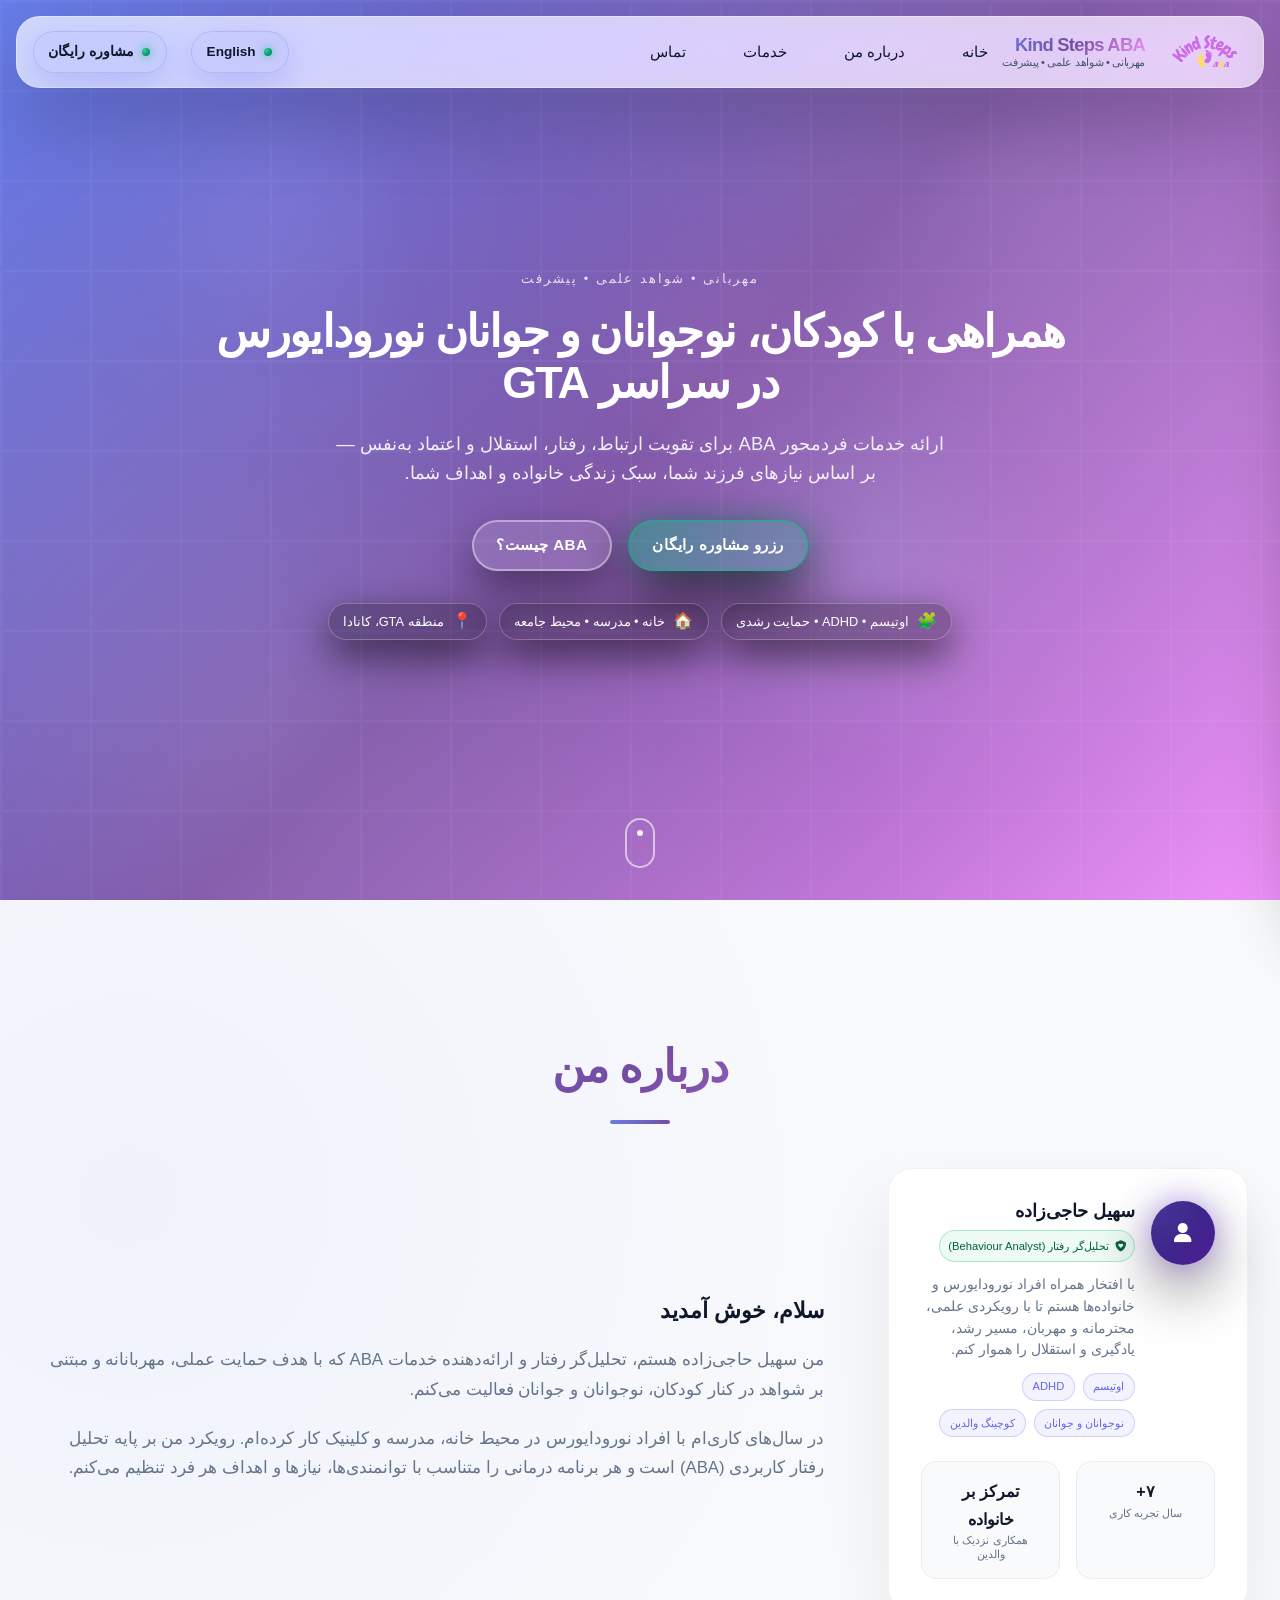
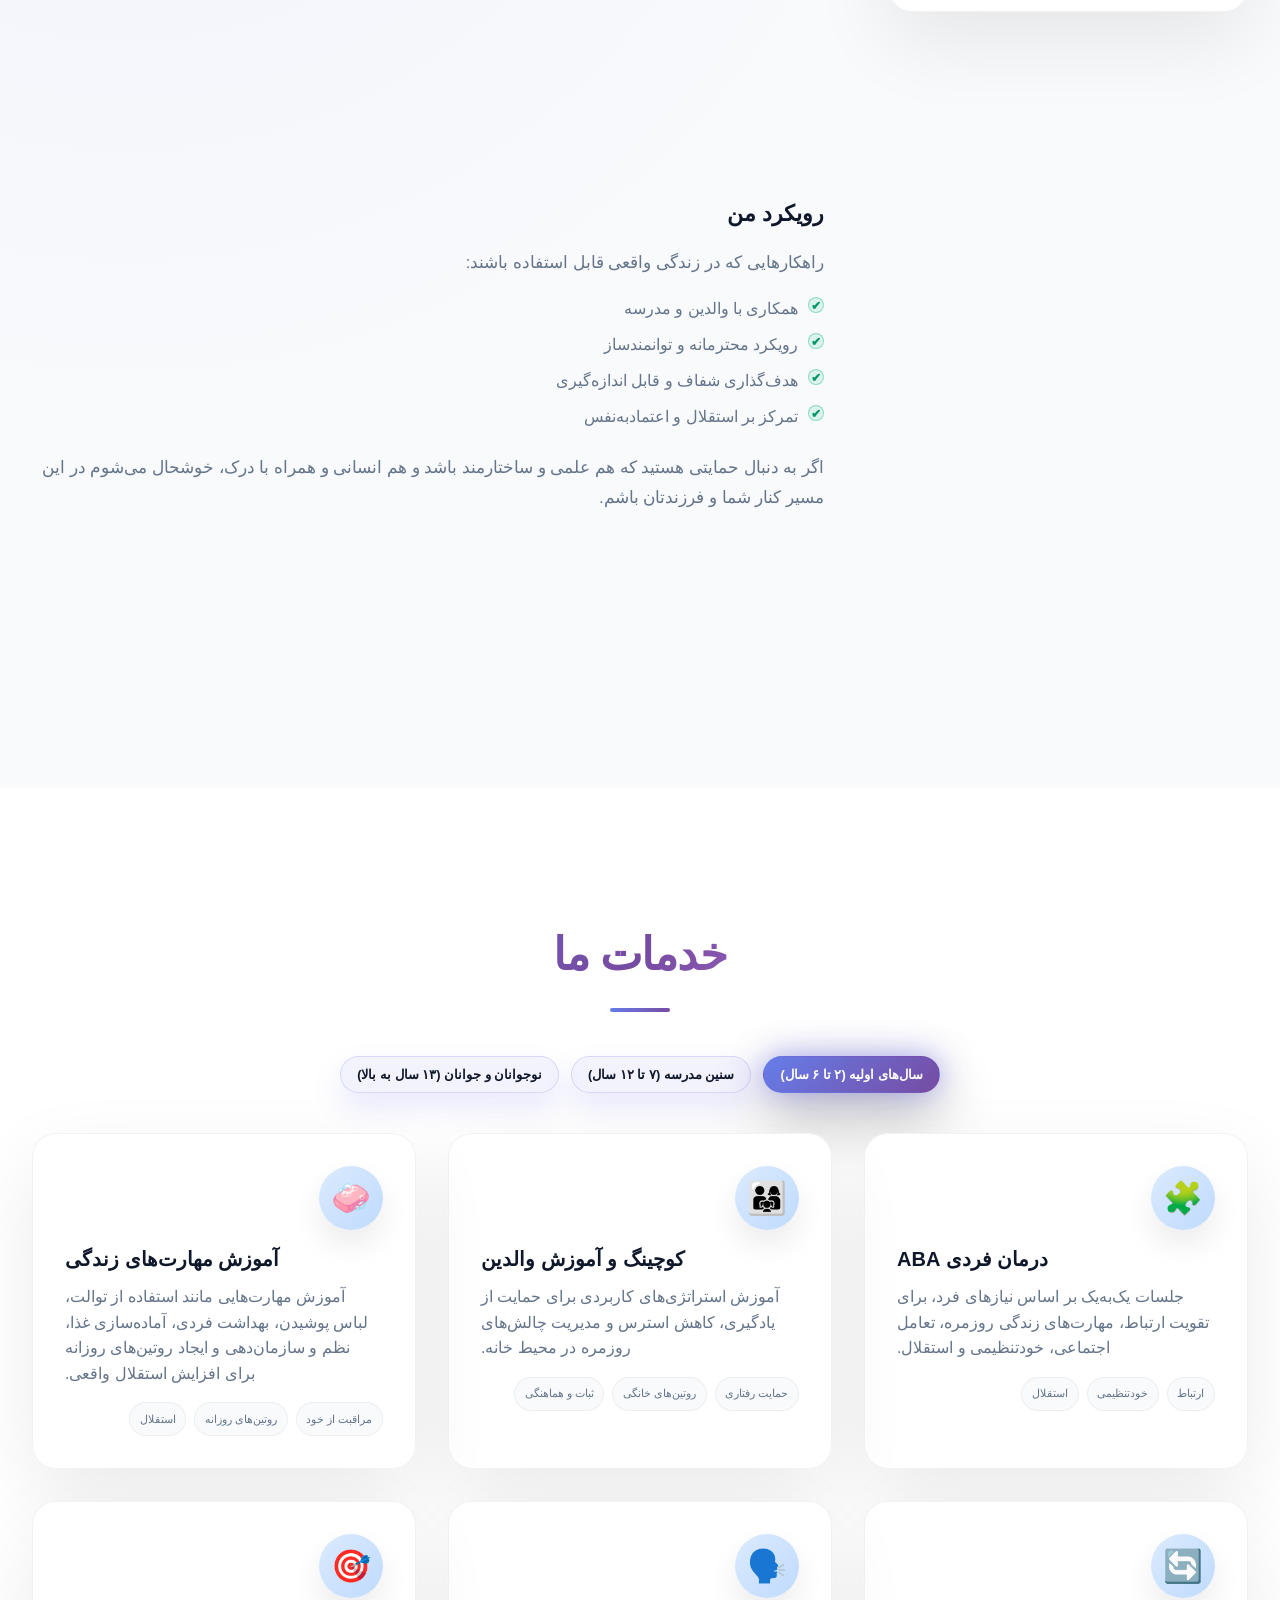
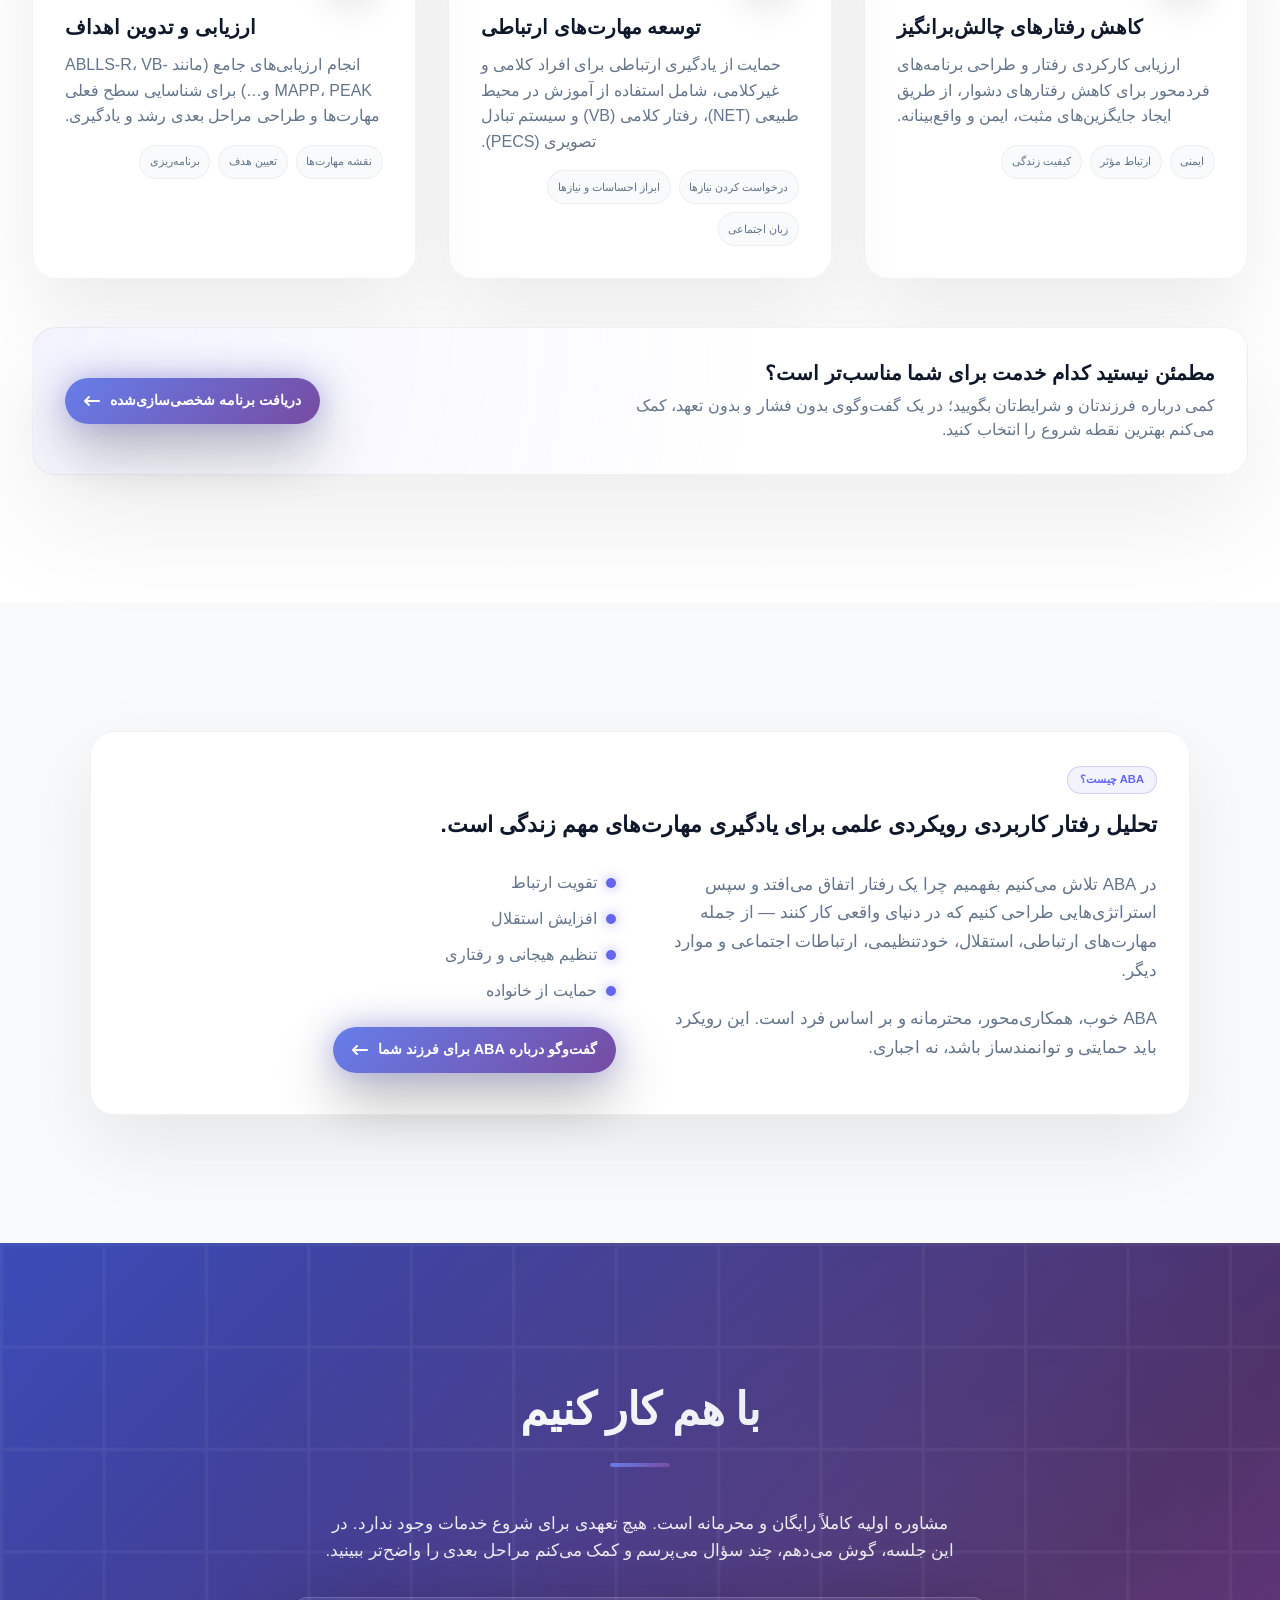
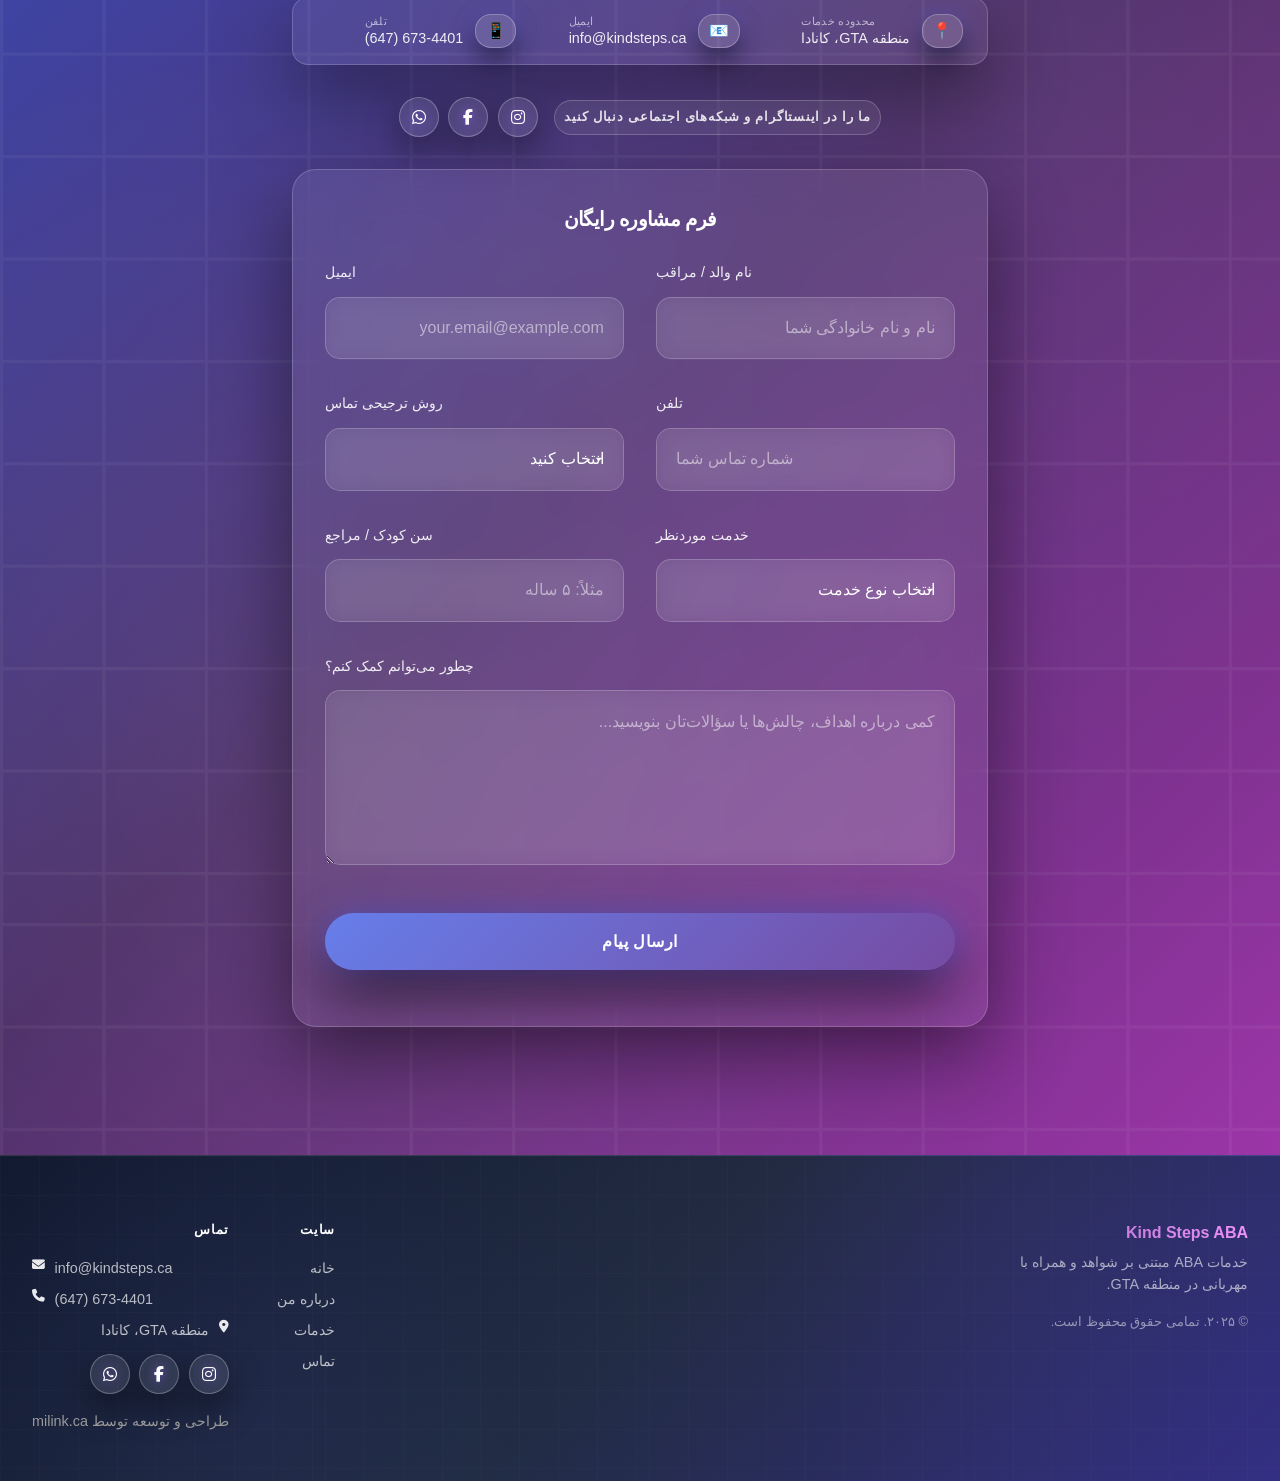
==== commit cdb2d4d6: "Updated" ====
--- a/index-fa.html
+++ b/index-fa.html
@@ -288,9 +288,9 @@
                 </div>
 
                 <div class="profile-detail">
-                  با همراهی افراد نورودایورس و خانواده‌ها، از طریق خدمات مبتنی
-                  بر شواهد و همراه با مهربانی، در مسیر رشد و استقلال کنار شما
-                  هستم.
+                  با افتخار همراه افراد نورودایورس و خانواده‌ها هستم تا با
+                  رویکردی علمی، محترمانه و مهربان، مسیر رشد، یادگیری و استقلال
+                  را هموار کنم.
                 </div>
 
                 <div class="profile-tags">
@@ -332,30 +332,25 @@
             </section>
 
             <section class="about-block">
-              <h3>چطور کار می‌کنم؟</h3>
-              <p>
-                چه هدف شما کمک به کودک برای شروع ارتباط، چه حمایت از یک نوجوان
-                در زمینه مهارت‌های اجتماعی، و چه همراهی یک جوان در مسیر افزایش
-                استقلال روزمره باشد، تمرکز اصلی همیشه یک چیز است: ارائه
-                استراتژی‌هایی که در زندگی واقعی قابل استفاده باشند.
-              </p>
+              <h3>رویکرد من</h3>
+              <p>راهکارهایی که در زندگی واقعی قابل استفاده باشند:</p>
 
               <ul class="about-list">
                 <li>
                   <span class="check-icon">✔</span>
-                  همکاری نزدیک با خانواده، مدرسه و سایر مراقبین
+                  همکاری با والدین و مدرسه
                 </li>
                 <li>
                   <span class="check-icon">✔</span>
-                  رویکرد محترمانه، مهربان و مبتنی بر توانمندی‌های فرد
+                  رویکرد محترمانه و توانمندساز
                 </li>
                 <li>
                   <span class="check-icon">✔</span>
-                  تعیین اهداف شفاف، واقع‌بینانه و قابل اندازه‌گیری
+                  هدف‌گذاری شفاف و قابل اندازه‌گیری
                 </li>
                 <li>
                   <span class="check-icon">✔</span>
-                  تمرکز بر استقلال بلندمدت و افزایش اعتماد به‌نفس
+                  تمرکز بر استقلال و اعتمادبه‌نفس
                 </li>
               </ul>
 
@@ -463,7 +458,7 @@
             data-groups="early school teens"
           >
             <div class="service-icon-badge">🧼</div>
-            <h4>آموزش مهارت‌های زندگی روزمره</h4>
+            <h4>آموزش مهارت‌های زندگی</h4>
             <p>
               آموزش مهارت‌هایی مانند استفاده از توالت، لباس پوشیدن، بهداشت فردی،
               آماده‌سازی غذا، نظم و سازمان‌دهی و ایجاد روتین‌های روزانه برای
@@ -482,7 +477,7 @@
             data-groups="early school teens"
           >
             <div class="service-icon-badge">🔄</div>
-            <h4>کاهش رفتارهای چالش‌برانگیز و جایگزینی</h4>
+            <h4>کاهش رفتارهای چالش‌برانگیز</h4>
             <p>
               ارزیابی کارکردی رفتار و طراحی برنامه‌های فردمحور برای کاهش
               رفتارهای دشوار، از طریق ایجاد جایگزین‌های مثبت، ایمن و
@@ -575,8 +570,7 @@
           <div class="faq-card-head">
             <div class="faq-eyebrow">ABA چیست؟</div>
             <h2 class="faq-title">
-              تحلیل رفتار کاربردی (Applied Behaviour Analysis – ABA) رویکردی
-              علمی و مبتنی بر شواهد برای آموزش مهارت‌های معنادار در زندگی روزمره
+              تحلیل رفتار کاربردی رویکردی علمی برای یادگیری مهارت‌های مهم زندگی
               است.
             </h2>
           </div>
@@ -597,19 +591,19 @@
               <ul class="faq-list">
                 <li>
                   <span class="dot"></span>
-                  تقویت مهارت‌های ارتباطی و خودابرازی
+                  تقویت ارتباط
                 </li>
                 <li>
                   <span class="dot"></span>
-                  ساختن مهارت‌های زندگی روزمره و استقلال
+                  افزایش استقلال
                 </li>
                 <li>
                   <span class="dot"></span>
-                  حمایت از تنظیم هیجانی و رفتاری
+                  تنظیم هیجانی و رفتاری
                 </li>
                 <li>
                   <span class="dot"></span>
-                  کمک به خانواده‌ها برای احساس آمادگی و اطمینان بیش‌تر
+                  حمایت از خانواده
                 </li>
               </ul>
               <a href="#contact" class="faq-cta">
@@ -774,7 +768,7 @@
                   توسعه مهارت‌های ارتباطی
                 </option>
                 <option value="Assessment & Goal Planning">
-                  ارزیابی و تدوین اهداف
+                  ارزیابی و هدف‌گذاری
                 </option>
                 <option value="Data Collection & Progress Monitoring">
                   جمع‌آوری داده و پایش پیشرفت
